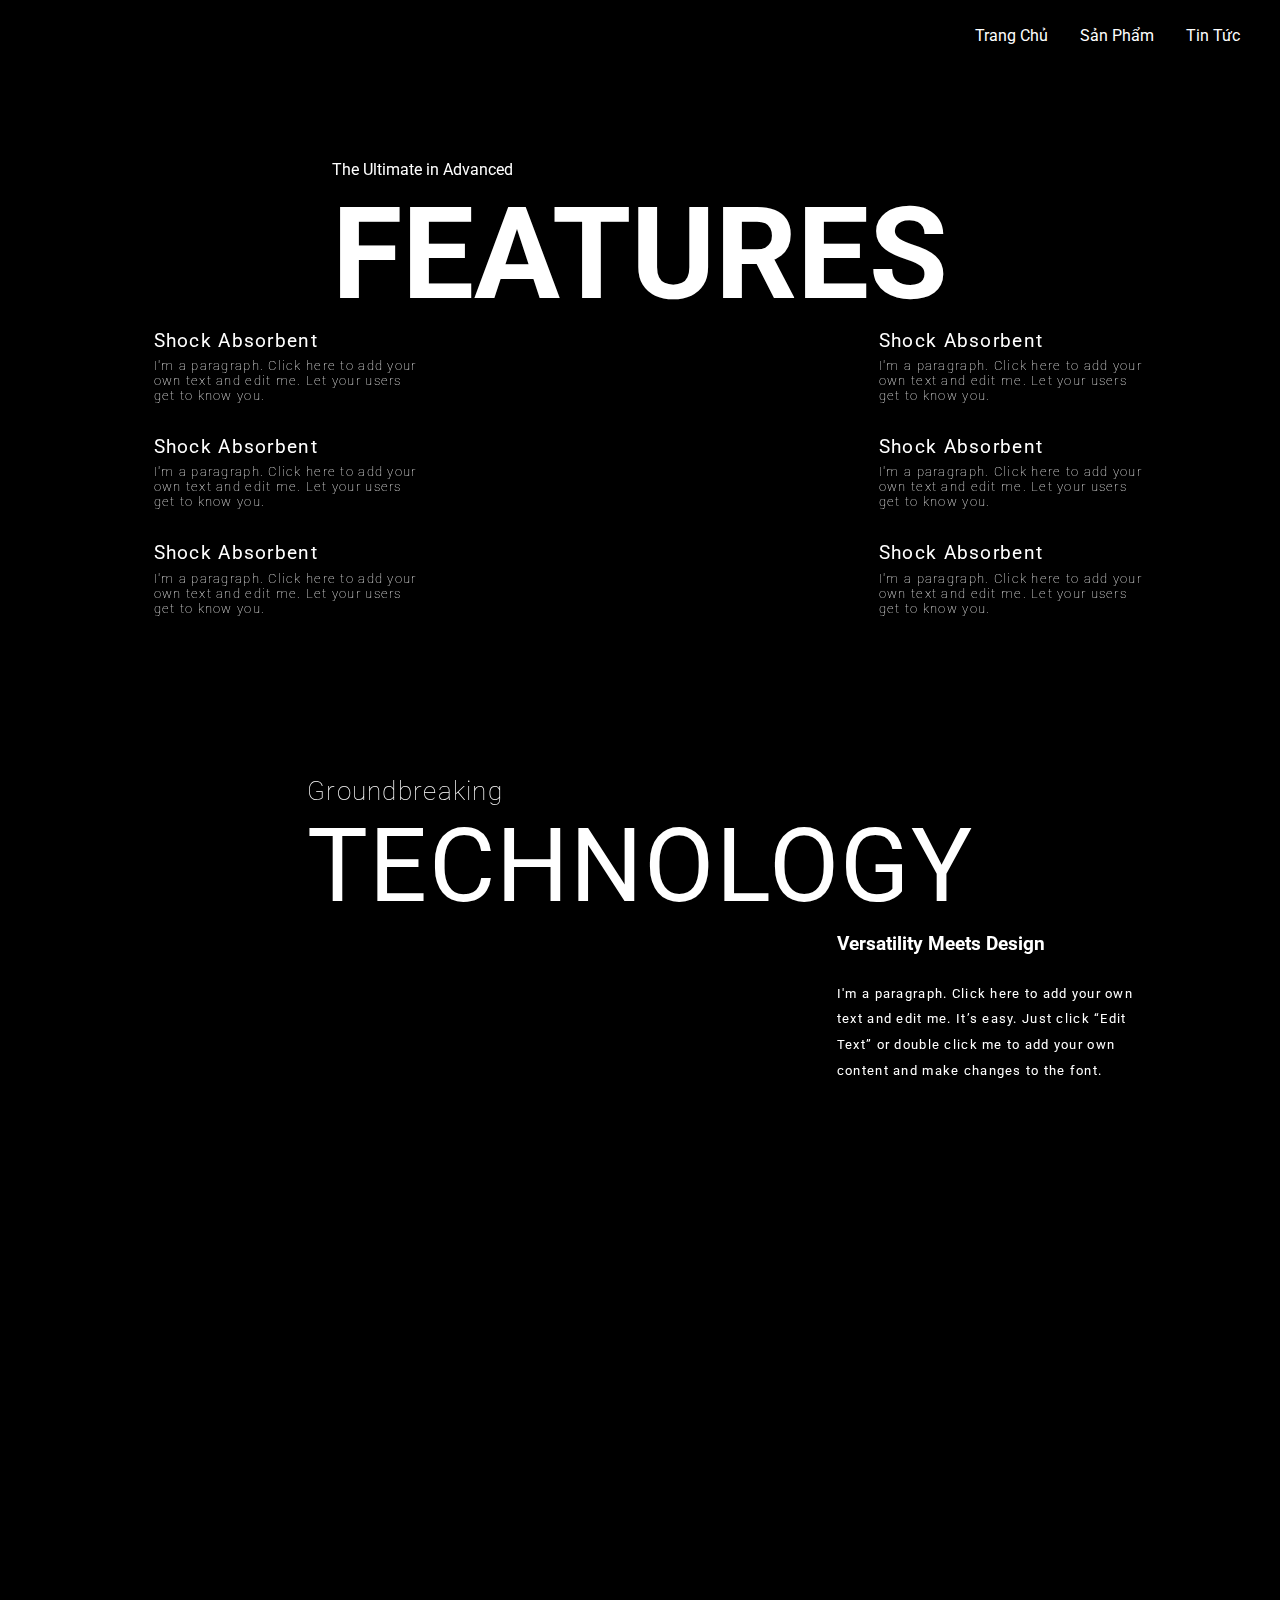
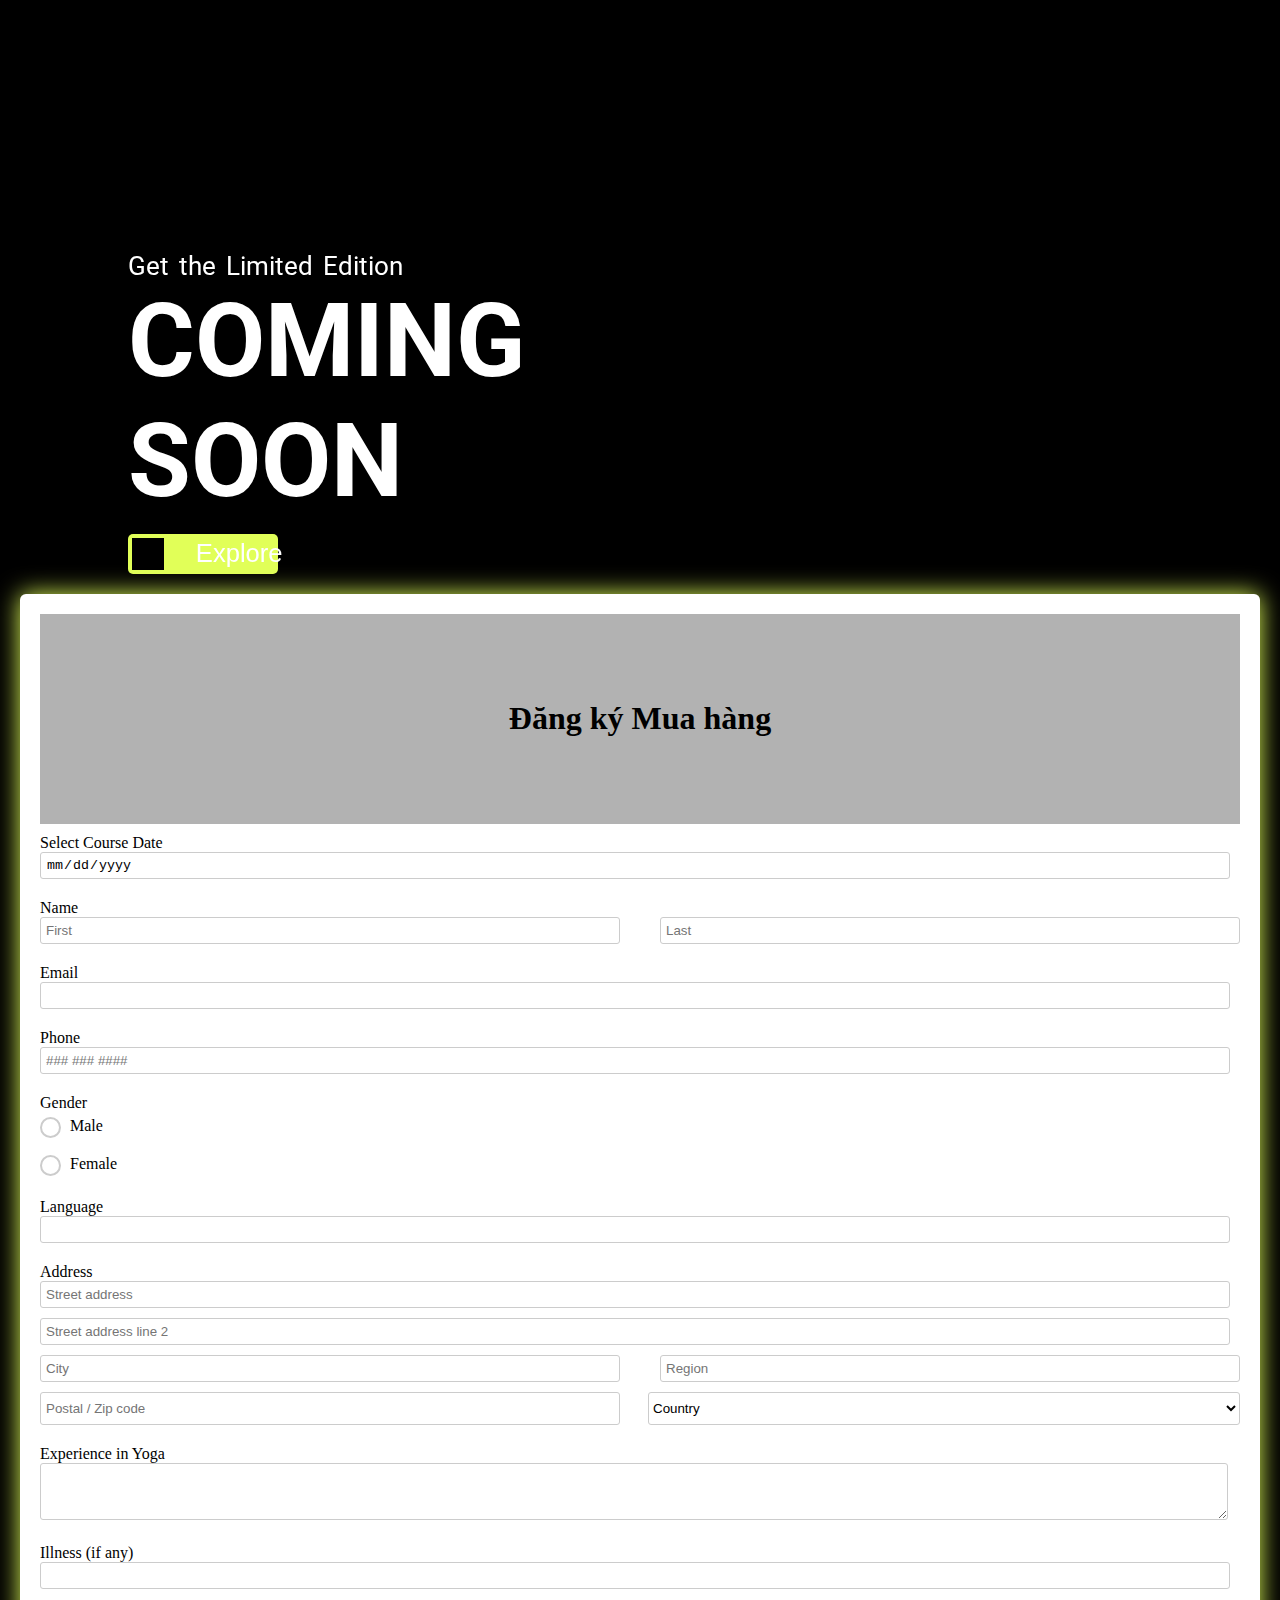
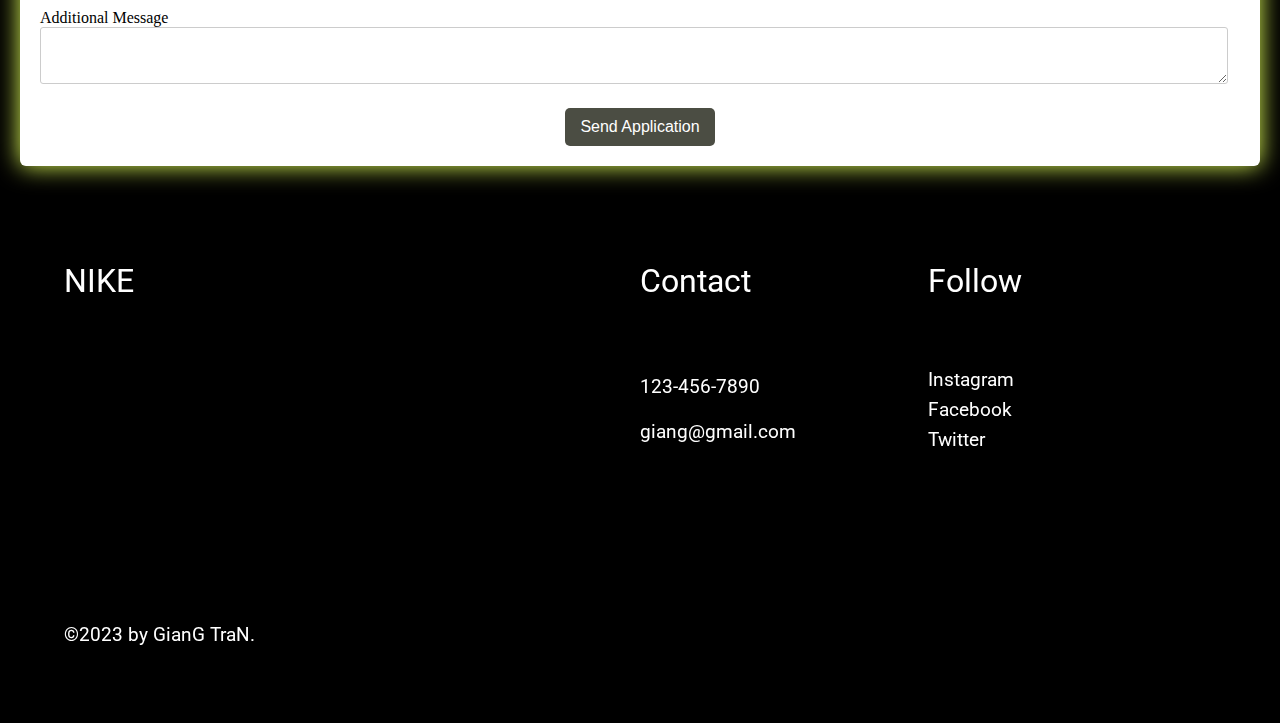
==== news.html @ a00d8ca7 "Add files via upload" ====
<!DOCTYPE html>
<html lang="en">

<head>
    <meta charset="UTF-8">
    <meta http-equiv="X-UA-Compatible" content="IE=edge">
    <meta name="viewport" content="width=device-width, initial-scale=1.0">
    <title>Document</title>
    <link rel="stylesheet" href="./news.css">
    <link href="https://unpkg.com/aos@2.3.1/dist/aos.css" rel="stylesheet" />
    <script src="https://unpkg.com/aos@2.3.1/dist/aos.js"></script>
</head>

<body>
    <div class="header">
        <div class="logo" data-aos="fade-right">
            <p>NIKE</p>
        </div>
        <div class="nav">

            <p><a href="./index.html">Trang Chủ</a></p>
            <p><a href="./test.html">Sản Phẩm</a></p>
            <p><a href="./news.html">Tin Tức</a></p>
        </div>
    </div>
    <div class="container2 aos-init aos-animate" data-aos="fade-up" data-aos-anchor-placement="center-bottom"
        data-aos-offset="-200" data-aos-duration="1000">
        <div class="feature-title">
            <div class="text-container">
                <p data-aos="fade-right" data-aos-offset="200" data-aos-duration="1000" data-aos-easing="ease-in-sine"
                    class="aos-init aos-animate">
                    The Ultimate in Advanced
                </p>
                <h1 data-aos="fade-right" data-aos-offset="300" data-aos-easing="ease-in-sine"
                    class="aos-init aos-animate">
                    FEATURES
                </h1>
            </div>
        </div>
        <div class="feature-contents">
            <div class="ft-left-side">
                <div class="ft-right-text aos-init aos-animate" data-aos="fade-right" data-aos-offset="100"
                    data-aos-easing="ease-in-sine">
                    <i class="fa-solid fa-right-long"></i>
                    <div class="ft-right-paras">
                        <h1>Shock Absorbent</h1>
                        <p>
                            I'm a paragraph. Click here to add your own text and edit me.
                            Let your users get to know you.
                        </p>
                    </div>
                </div>
                <div class="ft-right-text aos-init aos-animate" data-aos="fade-right" data-aos-offset="50"
                    data-aos-easing="ease-in-sine">
                    <i class="fa-solid fa-right-long"></i>
                    <div class="ft-right-paras">
                        <h1>Shock Absorbent</h1>
                        <p>
                            I'm a paragraph. Click here to add your own text and edit me.
                            Let your users get to know you.
                        </p>
                    </div>
                </div>
                <div class="ft-right-text aos-init aos-animate" data-aos="fade-right" data-aos-offset="100"
                    data-aos-easing="ease-in-sine">
                    <i class="fa-solid fa-right-long"></i>
                    <div class="ft-right-paras">
                        <h1>Shock Absorbent</h1>
                        <p>
                            I'm a paragraph. Click here to add your own text and edit me.
                            Let your users get to know you.
                        </p>
                    </div>
                </div>
            </div>
            <div class="ft-img">
                <div class="greenBG"></div>
                <img data-aos="fade-zoom-in" data-aos-easing="ease-in-back" data-aos-delay="500" data-aos-offset="100"
                    data-aos-duration="600" src="./assets/images/ft-img.png" alt="" class="aos-init aos-animate">
            </div>
            <div class="ft-right-side">
                <div class="ft-right-text aos-init aos-animate" data-aos="fade-right" data-aos-offset="100"
                    data-aos-easing="ease-in-sine">
                    <i class="fa-solid fa-right-long"></i>
                    <div class="ft-right-paras">
                        <h1>Shock Absorbent</h1>
                        <p>
                            I'm a paragraph. Click here to add your own text and edit me.
                            Let your users get to know you.
                        </p>
                    </div>
                </div>
                <div class="ft-right-text aos-init aos-animate" data-aos="fade-right" data-aos-offset="100"
                    data-aos-easing="ease-in-sine">
                    <i class="fa-solid fa-right-long"></i>
                    <div class="ft-right-paras">
                        <h1>Shock Absorbent</h1>
                        <p>
                            I'm a paragraph. Click here to add your own text and edit me.
                            Let your users get to know you.
                        </p>
                    </div>
                </div>
                <div class="ft-right-text aos-init aos-animate" data-aos="fade-right" data-aos-offset="50"
                    data-aos-easing="ease-in-sine">
                    <i class="fa-solid fa-right-long"></i>
                    <div class="ft-right-paras">
                        <h1>Shock Absorbent</h1>
                        <p>
                            I'm a paragraph. Click here to add your own text and edit me.
                            Let your users get to know you.
                        </p>
                    </div>
                </div>
            </div>
        </div>
    </div>
    <div class="container3 aos-init aos-animate" data-aos="fade-up" data-aos-offset="-300"
        data-aos-anchor-placement="center-bottom">
        <div class="c3-title">
            <div class="c3-container-tt">
                <p data-aos="fade-right" data-aos-offset="10" data-aos-easing="ease-in-sine" data-aos-duration="1000"
                    class="aos-init aos-animate">
                    Groundbreaking
                </p>
                <h1 data-aos="fade-right" data-aos-offset="10" data-aos-easing="ease-in-sine" data-aos-duration="2000"
                    class="aos-init aos-animate">
                    TECHNOLOGY
                </h1>
            </div>
        </div>
        <div class="c3-contents">
            <video class="c3-ab aos-init aos-animate" data-aos="fade-right" data-aos-offset="10"
                data-aos-easing="ease-in-sine" data-aos-duration="1000" src="./assets/videos/c3-left-ab.mp4" autoplay=""
                muted="" loop=""></video>
            <div class="c3-left aos-init" data-aos="fade-right" data-aos-offset="100" data-aos-easing="ease-in-sine"
                data-aos-duration="2000">
                <h3 data-aos="fade-right" data-aos-offset="50" data-aos-easing="ease-in-sine" data-aos-duration="1000"
                    class="aos-init">
                    Versatility Meets Design
                </h3>
                <p data-aos="fade-right" data-aos-offset="100" data-aos-easing="ease-in-sine" data-aos-duration="1000"
                    class="aos-init">
                    I'm a paragraph. Click here to add your own text and edit me. It’s
                    easy. Just click “Edit Text” or double click me to add your own
                    content and make changes to the font.
                </p>
            </div>
            <div class="c3-img aos-init aos-animate" data-aos="fade-left" data-aos-offset="50"
                data-aos-easing="ease-in-sine" data-aos-duration="1000">
                <img src="./assets/images/c3-center.png" alt="">
            </div>
            <div class="c3-right aos-init aos-animate" data-aos="fade-right" data-aos-offset="50"
                data-aos-easing="ease-in-sine" data-aos-duration="1500">
                <h3 data-aos="fade-left" data-aos-offset="50" data-aos-easing="ease-in-sine" data-aos-duration="1000"
                    class="aos-init aos-animate">
                    Versatility Meets Design
                </h3>
                <p data-aos="fade-right" data-aos-offset="50" data-aos-easing="ease-in-sine" data-aos-duration="1500"
                    class="aos-init aos-animate">
                    I'm a paragraph. Click here to add your own text and edit me. It’s
                    easy. Just click “Edit Text” or double click me to add your own
                    content and make changes to the font.
                </p>
            </div>
        </div>
    </div>

    <div class="container4 aos-init aos-animate" data-aos="fade-up" data-aos-anchor-placement="center-bottom">
        <div class="c4-contents aos-init aos-animate" data-aos="fade-right" data-aos-offset="50"
            data-aos-easing="ease-in-sine" data-aos-duration="1200">
            <p>Get the Limited Edition</p>
            <h1 data-aos="fade-right" data-aos-offset="50" data-aos-easing="ease-in-sine" data-aos-duration="1000"
                class="aos-init aos-animate">
                COMING SOON
            </h1>
            <button data-aos="fade-right" data-aos-offset="50" data-aos-easing="ease-in-sine" data-aos-duration="1400"
                class="aos-init aos-animate">
                <i class="fa-sharp fa-solid fa-download"></i>

                <p>Explore</p>
            </button>
        </div>
        <div class="c4-thumbail aos-init aos-animate" data-aos="fade-left" data-aos-offset="50"
            data-aos-easing="ease-in-sine" data-aos-duration="1400">
            <img src="./assets/images/c4-thumbail.png" alt="">
        </div>
    </div>
    <div class="testbox">
        <form action="/">
            <div class="banner">
                <h1>Đăng ký Mua hàng</h1>
            </div>
            <div class="item">
                <p>Select Course Date</p>
                <input type="date" name="bdate" required />
                <i class="fas fa-calendar-alt"></i>
            </div>
            <div class="item">
                <p>Name</p>
                <div class="name-item">
                    <input type="text" name="name" placeholder="First" />
                    <input type="text" name="name" placeholder="Last" />
                </div>
            </div>
            <div class="item">
                <p>Email</p>
                <input type="email" name="email" />
            </div>
            <div class="item">
                <p>Phone</p>
                <input type="text" name="phone" placeholder="### ### ####" />
            </div>
            <div class="question">
                <p>Gender</p>
                <div class="question-answer">
                    <div>
                        <input type="radio" value="none" id="radio_1" name="gender" />
                        <label for="radio_1" class="radio"><span>Male</span></label>
                    </div>
                    <div>
                        <input type="radio" value="none" id="radio_2" name="gender" />
                        <label for="radio_2" class="radio"><span>Female</span></label>
                    </div>
                </div>
            </div>
            <div class="item">
                <p>Language</p>
                <input type="text" name="language" />
            </div>
            <div class="item">
                <p>Address</p>
                <input type="text" name="name" placeholder="Street address" required />
                <input type="text" name="name" placeholder="Street address line 2" required />
                <div class="city-item">
                    <input type="text" name="name" placeholder="City" required />
                    <input type="text" name="name" placeholder="Region" required />
                    <input type="text" name="name" placeholder="Postal / Zip code" required />
                    <select required>
                        <option value="">Country</option>
                        <option value="1">Russia</option>
                        <option value="2">Germany</option>
                        <option value="3">France</option>
                        <option value="4">Armenia</option>
                        <option value="5">USA</option>
                    </select>
                </div>
            </div>
            <div class="item">
                <p>Experience in Yoga</p>
                <textarea rows="3"></textarea>
            </div>
            <div class="item">
                <p>Illness (if any)</p>
                <input type="text" name="illness" />
            </div>
            <div class="item">
                <p>Additional Message</p>
                <textarea rows="3"></textarea>
            </div>
            <div class="btn-block">
                <button type="submit" href="/">Send Application</button>
            </div>
        </form>
    </div>
    <div class="footer">
        <img src="./assets/images/old-black-background-grunge-texture-dark-wallpaper-blackboard-chalkboard-room-wall.jpg"
            alt="">
        <div class="footer-contents aos-init aos-animate" data-aos="fade-right" data-aos-offset="50"
            data-aos-easing="ease-in-sine" data-aos-duration="1000">
            <div class="">
                <div class="ft-logo">NIKE</div>
                <p>©2023 by GianG TraN.</p>
            </div>
            <div class=""></div>
            <div class="">
                <h1>Contact</h1>
                <div class="second-ct-ft">
                    <p>123-456-7890</p>
                    <p>giang@gmail.com</p>
                </div>
            </div>
            <div class="">
                <h1>Follow</h1>
                <div class="second-ct-ft">
                    <p>Instagram</p>
                    <p>Facebook</p>
                    <p>Twitter</p>
                </div>
            </div>
        </div>
    </div>
   
</body>

</html>
---- news.css ----
@import url('https://fonts.googleapis.com/css2?family=Roboto:wght@100;300;500;900&display=swap');

* {
    padding: 0;
    margin: 0;
    box-sizing: border-box;
}
:root {
    --ml-home:84px;
}
a {
    color: white;
    text-decoration: none;
}
html {
    background-color: black;
    display: flex;
    flex-wrap: nowrap;
    overflow-x: hidden;
}
html::-webkit-scrollbar {
    width: 0px;
  }
  .header {
      padding: 1rem 1.5rem;
      display: flex;
      align-items: center;
      justify-content: space-between;
      z-index: 100;
    font-family: 'Roboto', sans-serif;
      
  }
.logo {
    color: #E1FF58;
    font-size: 2rem;
}
.nav {
    color: white;
    display: flex;
    width: 30%;
    justify-content: right;
}
.nav p {
    padding: 0 1rem;
    z-index: 100;
}
.home {
    display: grid;
    color: white;
    height: 40vw;
    grid-template-columns: repeat(2, 1fr);
}
.right-content {
    background-color: rgb(29,29,29);
    height: 120%;
    margin-top: -5rem;
    width: 100%;
    font-family: 'Roboto', sans-serif;
    
}
.right-content img {
    width: 17vw;
    margin-left: var(--ml-home);
}
.right-title {
    margin: 6vw 0 0 0;
    margin-left: var(--ml-home);
    
    flex-direction: column;
    height:  10vw;
    justify-content: space-between;
}
.right-content button{
   border: none;

   display: flex;
   margin-top: 1vw;
   padding: .3vw .3vw;
   font-size: 1.2rem;
   background-color: #E1FF58;
   align-items: center;
}
.right-content button p {
    padding: 0 2rem;
}
.right-content button i {
    color: #E1FF58;
   font-size: 1.8rem;
   padding: 1rem;

    background-color: black;

}
.right-title h1 {
    font-size: 8vw;
}
.right-title p {
    font-size: 2vw;
}
.right-title h1 span {
  font-weight: 300  ;
}
.left-content {
    display: flex;
    align-items: center;
}
.left-content video {
    width: 40vw;
}
.container1 {
    display: grid;
    margin-top: 20vw;
    color: white;
    align-items: center;
    padding: 0 6vw;
    grid-template-columns:0.8fr 1.6fr;
}
.c1-contents {
    margin-left: 5vw;
    display: flex;
    position: relative;
    flex-direction: column;
    font-family: 'Roboto', sans-serif;

    gap: 2vw;
}
.img img {
    width: 20vw;

}
.c1-contents h1 {
    font-size: 8vw;
}
.c1-contents p {
    font-size: 1vw;
    max-width: 30vw;
    line-height: 2;
}
.c1-contents img {
    width: 15vw; position: absolute;
    right: 0;
    top: 50%;
}
.c1-contents button{
display: flex;
}
.c1-contents button{
    border: none;
 
    display: flex;
    margin-top: 1vw;
    padding: .3vw .3vw;
    font-size: 1.2rem;
    background-color: #E1FF58;
    align-items: center;
 }
.c1-contents button p {
     padding: 0 2rem;
     font-size: 1.4rem;
}
.c1-contents button i {
     color: #E1FF58;
    font-size: 1.8rem;
    padding: 1rem;
 
     background-color: black;
 
 }
 .home-r-top-video  {
     margin-left: var(--ml-home);
 }
 .home-r-top-video video {
     width: 20vw;
     height: 25vw;
     object-fit: cover;
     
 }
 @media screen and (min-width: 900px) {
     .container1 img {
         width: 30vw;
     }
     .c1-contents img {
         width: 15vw;
     }
     .c1-contents button i  {
         padding: .5rem;
     }
     .c1-contents button p {
         font-size: 1rem;
     }
     .right-title button i  {
         padding: .5rem;
     }
     .right-title button p {
         font-size: 1rem;
     }
    
 }
 @media screen and (max-width: 750px) {
    .home {
        grid-template-columns: 1fr;
        height: 80vh !important;
        
    }
    body {
        width: 100vw;
    }
   
    .left-content video {
        content:url("./assets/videos/home-750-right.mp4");
       width: 80vw !important;
       margin: 0 auto !important;
       
    }
    .left-content {
        display: block !important;
        height: 10vw !important;
        align-items: center;
        padding: 0 10vw;
    }


    .right-content  img{
        display: none;
    }
    .right-content  {
        display: block;
        background-color: transparent;
        margin-top: 70vw;
   
    }
    .right-title {
        margin-left: 10vw;
    }
    .home-r-top-video {
        display: none;
    }
    .container1 {
        padding-left: 10vw !important;
        grid-template-columns: 1fr;
        position: relative;
        margin-top: 10rem !important;
       
    }
    .container1 img {
        width: 80vw !important;
       
    }
    .c1-contents {
        margin-left: 0px !important;

    }
    .container2 {
        padding: 0 10vw;
    }
    .c1-contents img{
        margin-left: 0px !important;
        width: 80vw !important;
        margin-top: 20vw;
        position: relative !important;
        content: url(./assets/images/750-ab-img.png);
    }
    .feature-title {
       
        align-items: flex-start !important;
       
        padding: 0 !important;
    }
    .feature-contents {
        grid-template-columns: 1fr !important;
        margin-top: 5vw;
        padding: 0 !important;
    }
    .ft-img .greenBG {
        width: 80vw;
        margin-top: 5vw;
        height: 100vw;
    }
    .ft-img img {
       width: 60vw !important;
    }
    .ft-right-text i {
        font-size: 2vw !important;
    }
    .ft-right-paras h1 {
        font-size: 3vw !important;
    }
    .ft-right-paras p {
        font-size: 3vw !important;
        min-width: 80vw !important;
    }
    .c3-title {
        display: block !important;
        margin-left: 10vw;
    }
    .c3-contents {
        grid-template-columns: 1fr !important;
    }
    .c3-title .c3-container-tt h1 {
        font-size: 10vw;
        margin-bottom: 5vw;
    }
    .c3-title .c3-container-tt p {
        font-size: 4vw;
    }
    .c3-left h3{
       font-size: 4vw !important;
       font-weight: normal;
    }
   
    .c3-left p {
        font-size: 3vw !important;
        font-weight: 100;
        line-height: 5vw !important;
        letter-spacing: 0vw !important;
        margin-bottom: 10vw;
    }
    .c3-right h3{
        font-size: 4vw !important;
        font-weight: normal;
        margin-top: 15vw;

     }
     .c3-right p {
         font-size: 3vw !important;
         font-weight: 100;
         line-height: 5vw !important;
         letter-spacing: 0vw !important;

     }
     .c3-img img{
         width: 80vw !important;
       
     }
     .c3-contents {
         margin: 0 10vw !important;
         padding: 0 !important;
     }
     .c3-ab {
         width: 55vw !important;
         top: 40vw !important;
         content: url(./assets/images/c3-750px-ab.png);
     }
     .feature-contents {
         column-gap: 0 !important;
     }
     .container4 {
         grid-template-columns: 1fr !important;
         padding-right: 10vw !important;
     }
    .c4-contents{
        max-width: 20vw;
    }
    .c4-contents button i {
        padding: 1vw !important;
    }
    .c4-thumbail img{
        width: 80vw !important;
    }

 }
 @media screen and (max-width:480px) {
     .right-content {
         margin-top: 10vw !important;
         height: 10vw !important;
     }
     .home {
      
     }
     .container1 {
         margin-top: -10vw !important;
    }
 }
 .container2{
     color: white;display: grid;
     grid-template-columns: 1fr;
     margin-top: 7vw;
    font-family: 'Roboto', sans-serif;


 }
 .feature-contents{
    display: grid;
    grid-template-columns: repeat(3, 1fr);
    column-gap: 5vw;
    padding: 0 10vw ;
 }
 .feature-title {
     display: flex;
     text-align: left;
     align-items: center;
     flex-direction: column;
 }
 .text-container h1{
font-size: 10vw;
 }
 .ft-img {
     position: relative;
     display: flex;
     align-items: center;
     justify-content: center;
 }
 .ft-img img{
     width: 22vw;
 }
 .feature-contents {
     align-items: center;
 }
 .greenBG {
     background-color: #E1FF58;
     height: 70%;position: absolute;
     width: 100%;
     top: 8vw;
     z-index: -1;
 }
 .ft-right-side {
     display: flex;
     flex-direction: column;
 }

 .ft-right-text {
     display: flex;
     align-items: center;
     margin-bottom: 2.5vw;
  
 }
.ft-right-paras h1 {
    font-size: 1.5vw;
    font-weight: 400;
    letter-spacing: .1vw;

    margin-bottom: .5vw;
}
.ft-right-paras p {
    font-size: 1vw;
    font-weight: 100;
    letter-spacing: .1vw;
}
.ft-right-text i {
    color: #E1FF58;
    font-size: 2vw;
    margin-right: 2vw;
}
.c3-title {
    color: white;
    font-family: 'Roboto', sans-serif;
    display: flex;
    align-items: center;
        justify-content: center;
        margin-top: 10vw;
}
.c3-title h1 {
    font-size: 8vw;

    font-weight: 400;
    letter-spacing: .1vw;

    margin-bottom: .5vw;
}
.c3-title p {

    font-size: 2vw;
    font-weight: 100;
    letter-spacing: .1vw;
}
.c3-contents {
    display: grid;
    grid-template-columns: .8fr 1fr .8fr;
    color: white;
    padding: 0 10vw;
    position: relative;
    align-items: flex-end;
}
.c3-contents video {
    width: 60vw;
    height: 80vw;
    object-fit: cover;
    position: absolute;
}
.c3-img img {
    width: 45vw;
}
.c3-left {
    display: flex;
    flex-direction: column;
    font-family: 'Roboto', sans-serif;

   
    
}
.c3-ab {
    position: absolute;
    z-index: -1;
    left: 0;
   width: 60vw;
   top: -5vw;

}
.c3-right {
    margin-bottom: 50vw;
}
.c3-right h3  {
    font-family: 'Roboto', sans-serif;
margin-bottom: 2vw;
font-size:1.5vw;

}
.c3-right p {
    font-size: 1vw;
    font-family: 'Roboto', sans-serif;
    letter-spacing: .1vw;
    line-height: 2vw;
}
.c3-left {
    
}
.c3-left h3  {
    font-family: 'Roboto', sans-serif;
margin-bottom: 2vw;
font-size:1.5vw;

}
.c3-left p {
    font-size: 1vw;
    font-family: 'Roboto', sans-serif;
    letter-spacing: .1vw;
    line-height: 2vw;
}
.container4 {
    display: grid;
    grid-template-columns: repeat(2, 1fr);
    margin-top: 10vw;
    color: white;
    padding: 0 0 0 10vw;
    align-items: center;
    font-family: 'Roboto', sans-serif;

}
.c4-contents{
    
}
.c4-contents p {
    font-size: 2vw;
    word-spacing: .3vw;
}
.c4-contents h1 {
    font-size: 8vw;
}
.c4-thumbail img {
    width: 50vw;
}
.c4-contents button{
    border: none;
 
    display: flex;
    margin-top: 1vw;
    padding: .3vw .3vw;
    font-size: 1.2rem;
    background-color: #E1FF58;
    align-items: center;
 }
 .c4-contents button p {
     padding: 0 2rem;
 }
 .c4-contents button i {
     color: #E1FF58;
    font-size: 1.8rem;
    padding: 1rem;
 
     background-color: black;
 
 }
 .container5 {
     padding: 10vw 10vw;
     color: white;
    font-family: 'Roboto', sans-serif;
     
 }
 .container5  {
     display: grid;
     grid-template-columns: 1fr;
     row-gap: 1vw;
 }
 .container5  p {
     font-size: 1.5vw;
 }
 .container5  h1 {
     font-size: 3vw;
     font-weight: 300;
     margin-bottom: 5vw;
 }
 .container5 input {
     padding: 1vw;
     background-color: transparent;
     border: 1vw solid #E1FF58;
 }
 .container5 input::placeholder {
     color: rgb(255, 255, 255);
     font-size: 1.8vw;
 }
 .container5 button {
     color: #000000;
     font-size: 2vw;
     font-weight: bold;
     background-color: #E1FF58;
     padding: 2vw;
 }
 .c5-cocial {
     margin-top: 5vw;
     color: white;
 }
 .c5-cocial  p {
     margin-bottom: 5vw;
     font-size: 2vw;
 }
 .c5-link a {
   
     color: white;
     font-size: 2.5vw;
     
 }
 .c5-link {
     display: flex;
    justify-content: space-between;
     
 }
 .footer img {
     width: 100vw;position: absolute;
 
     z-index: -10;
     overflow: hidden;
     object-fit: fill;
  
 }
 .footer-contents {
    display:    grid;
    color: white;
    padding: 6vw 5vw;
    grid-template-columns: repeat(4, 1fr);
    width: 100%;
    grid-auto-rows: 30vw;
    font-family: 'Roboto', sans-serif;


 }
 .footer {
    filter: blur();
}
 .footer-contents div:first-child{
     display: flex;
     flex-direction: column;
     justify-content: space-between;
 }
 .footer-contents .second-ct-ft {
     margin-top: 5vw;
     display: flex;
     flex-direction: column;
     justify-content: space-around;
     height: 7vw;
     font-size: 1.3vw;
     
     
 }
 .footer-contents  h1 {
     font-size: 2.5vw;
     font-weight: normal;

 }
 .footer-contents p {
     font-size: 1.5vw;
 }
 .ft-logo {
     font-size: 2.5vw;
 }
.mapct {
    margin: 0 10vw;
}
iframe {
    width: 80vw;
    height: 40vw;
    margin-bottom: 10vw;
}
/* html, body {
    min-height: 100%;
    }
    body, div, form, input, select, textarea, p { 
    padding: 0;
    margin: 0;
    outline: none;
    font-family: Roboto, Arial, sans-serif;
    font-size: 14px;
    color: #666;
    line-height: 22px;
    }
    h1 {
    position: absolute;
    margin: 0;
    font-size: 38px;
    color: #fff;
    z-index: 2;
    } */
    .testbox {
    display: flex;
    justify-content: center;
    align-items: center;
    height: inherit;
    padding: 20px;
    }
    form {
    width: 100%;
    padding: 20px;
    border-radius: 6px;
    background: #fff;
    box-shadow: 0 0 25px 0 #E1FF58; 
    }
    .banner {
    position: relative;
    height: 210px;
    background-image: url("/uploads/media/default/0001/01/b42dddca6e6a31b300c6ce26cb9dcac565b2f869.jpeg");  
    background-size: cover;
    display: flex;
    justify-content: center;
    align-items: center;
    text-align: center;
    }
    .banner::after {
    content: "";
    background-color: rgba(0, 0, 0, 0.3); 
    position: absolute;
    width: 100%;
    height: 100%;
    }
    input, select, textarea {
    margin-bottom: 10px;
    border: 1px solid #ccc;
    border-radius: 3px;
    }
    input {
    width: calc(100% - 10px);
    padding: 5px;
    }
    input[type="date"] {
    padding: 4px 5px;
    }
    select {
    width: 100%;
    padding: 7px 0;
    background: transparent;
    }
    textarea {
    width: calc(100% - 12px);
    padding: 5px;
    }
    .item:hover p, .item:hover i, .question:hover p, .question label:hover, input:hover::placeholder {
    color: #E1FF58;
    }
    .item input:hover, .item select:hover, .item textarea:hover {
    border: 1px solid transparent;
    box-shadow: 0 0 6px 0 #000000;
    color: #000000;
    }
    .item {
    position: relative;
    margin: 10px 0;
    }
    input[type="date"]::-webkit-inner-spin-button {
    display: none;
    }
    .item i, input[type="date"]::-webkit-calendar-picker-indicator {
    position: absolute;
    font-size: 20px;
    color: #a9a9a9;
    }
    .item i {
    right: 2%;
    top: 30px;
    z-index: 1;
    }
    [type="date"]::-webkit-calendar-picker-indicator {
    right: 1%;
    z-index: 2;
    opacity: 0;
    cursor: pointer;
    }
    input[type=radio], input[type=checkbox]  {
    display: none;
    }
    label.radio {
    position: relative;
    display: inline-block;
    margin: 5px 20px 15px 0;
    cursor: pointer;
    }
    .question span {
    margin-left: 30px;
    }
    label.radio:before {
    content: "";
    position: absolute;
    left: 0;
    width: 17px;
    height: 17px;
    border-radius: 50%;
    border: 2px solid #ccc;
    }
    input[type=radio]:checked + label:before, label.radio:hover:before {
    border: 2px solid black;
    }
    label.radio:after {
    content: "";
    position: absolute;
    top: 6px;
    left: 5px;
    width: 8px;
    height: 4px;
    border: 3px solid #000000;
    border-top: none;
    border-right: none;
    transform: rotate(-45deg);
    opacity: 0;
    }
    input[type=radio]:checked + label:after {
    opacity: 1;
    }
    .btn-block {
    margin-top: 10px;
    text-align: center;
    }
    button {
    width: 150px;
    padding: 10px;
    border: none;
    border-radius: 5px; 
    background: #4b4d43;
    font-size: 16px;
    color: #fff;
    cursor: pointer;
    }
    button:hover {
    background: #000000;
    }
    @media (min-width: 568px) {
    .name-item, .city-item {
    display: flex;
    flex-wrap: wrap;
    justify-content: space-between;
    }
    .name-item input, .city-item input {
    width: calc(50% - 20px);
    }
    .city-item select {
    width: calc(50% - 8px);
    }
    }
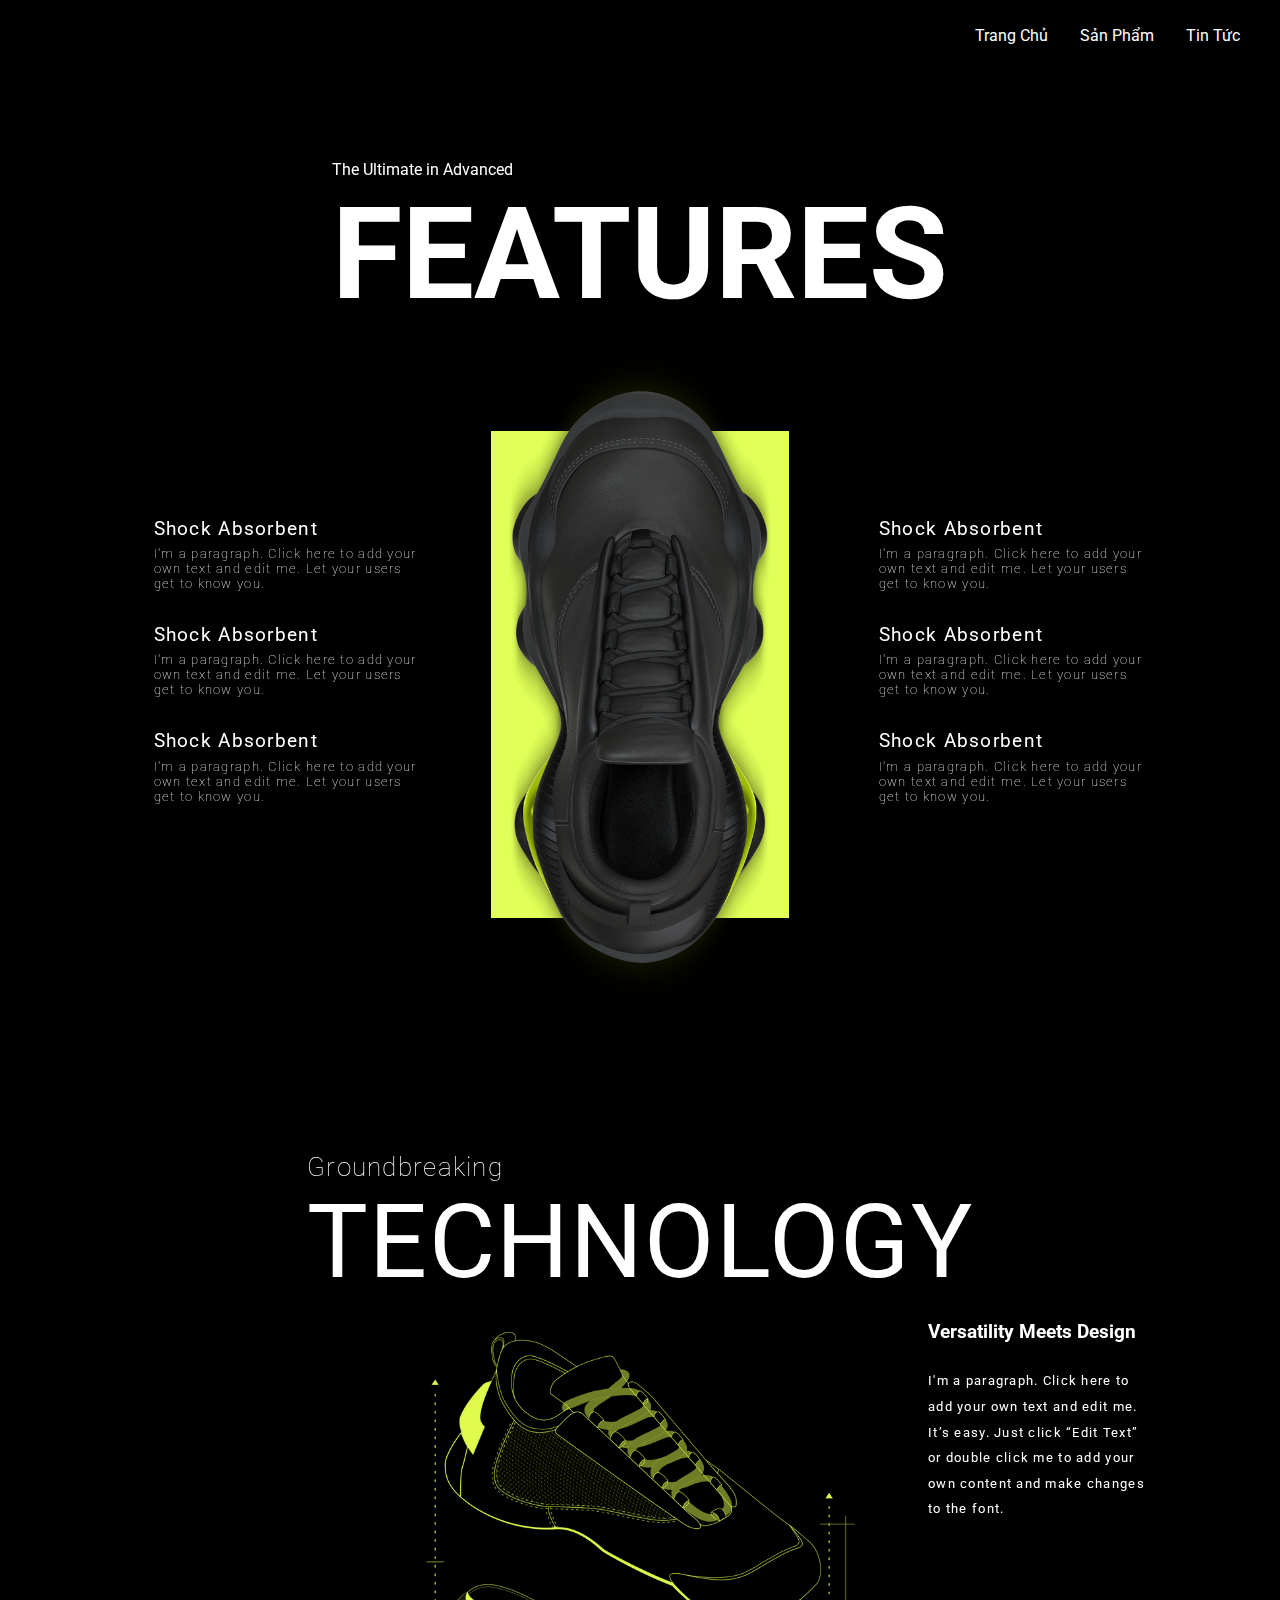
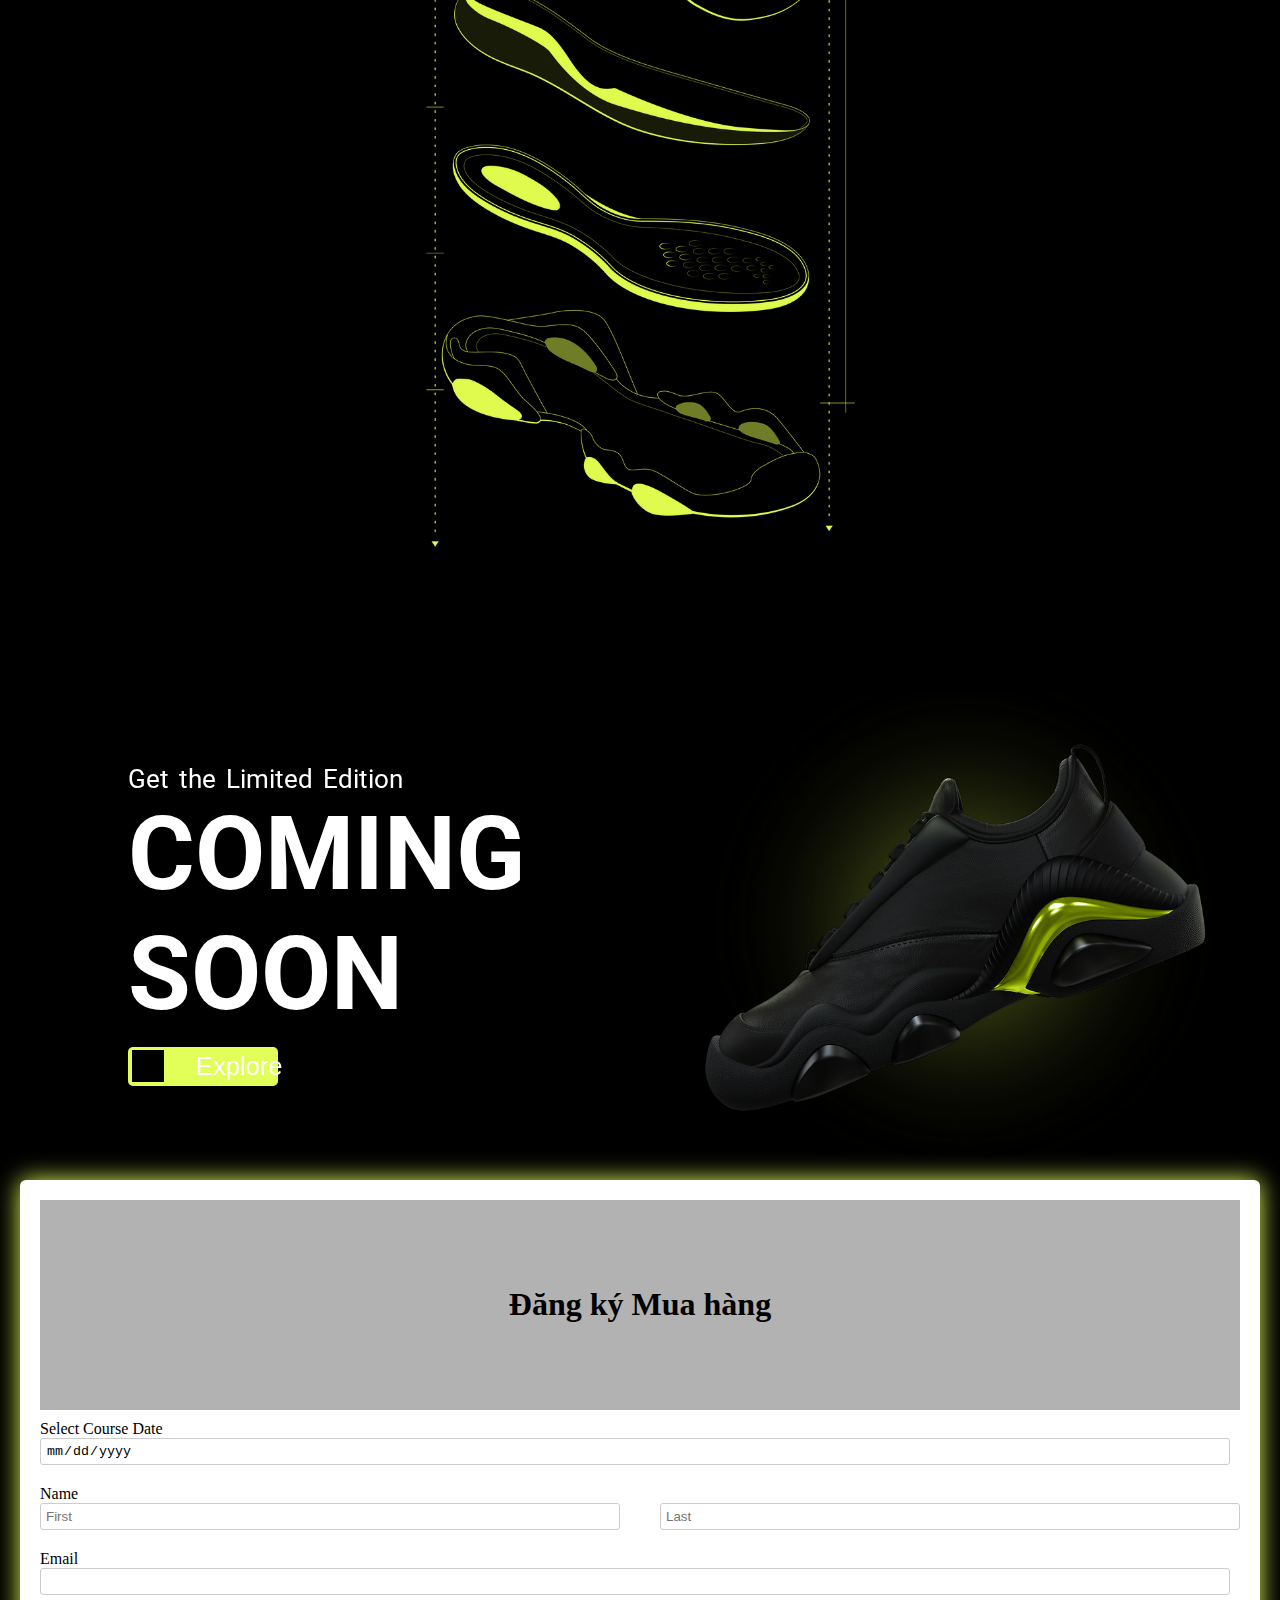
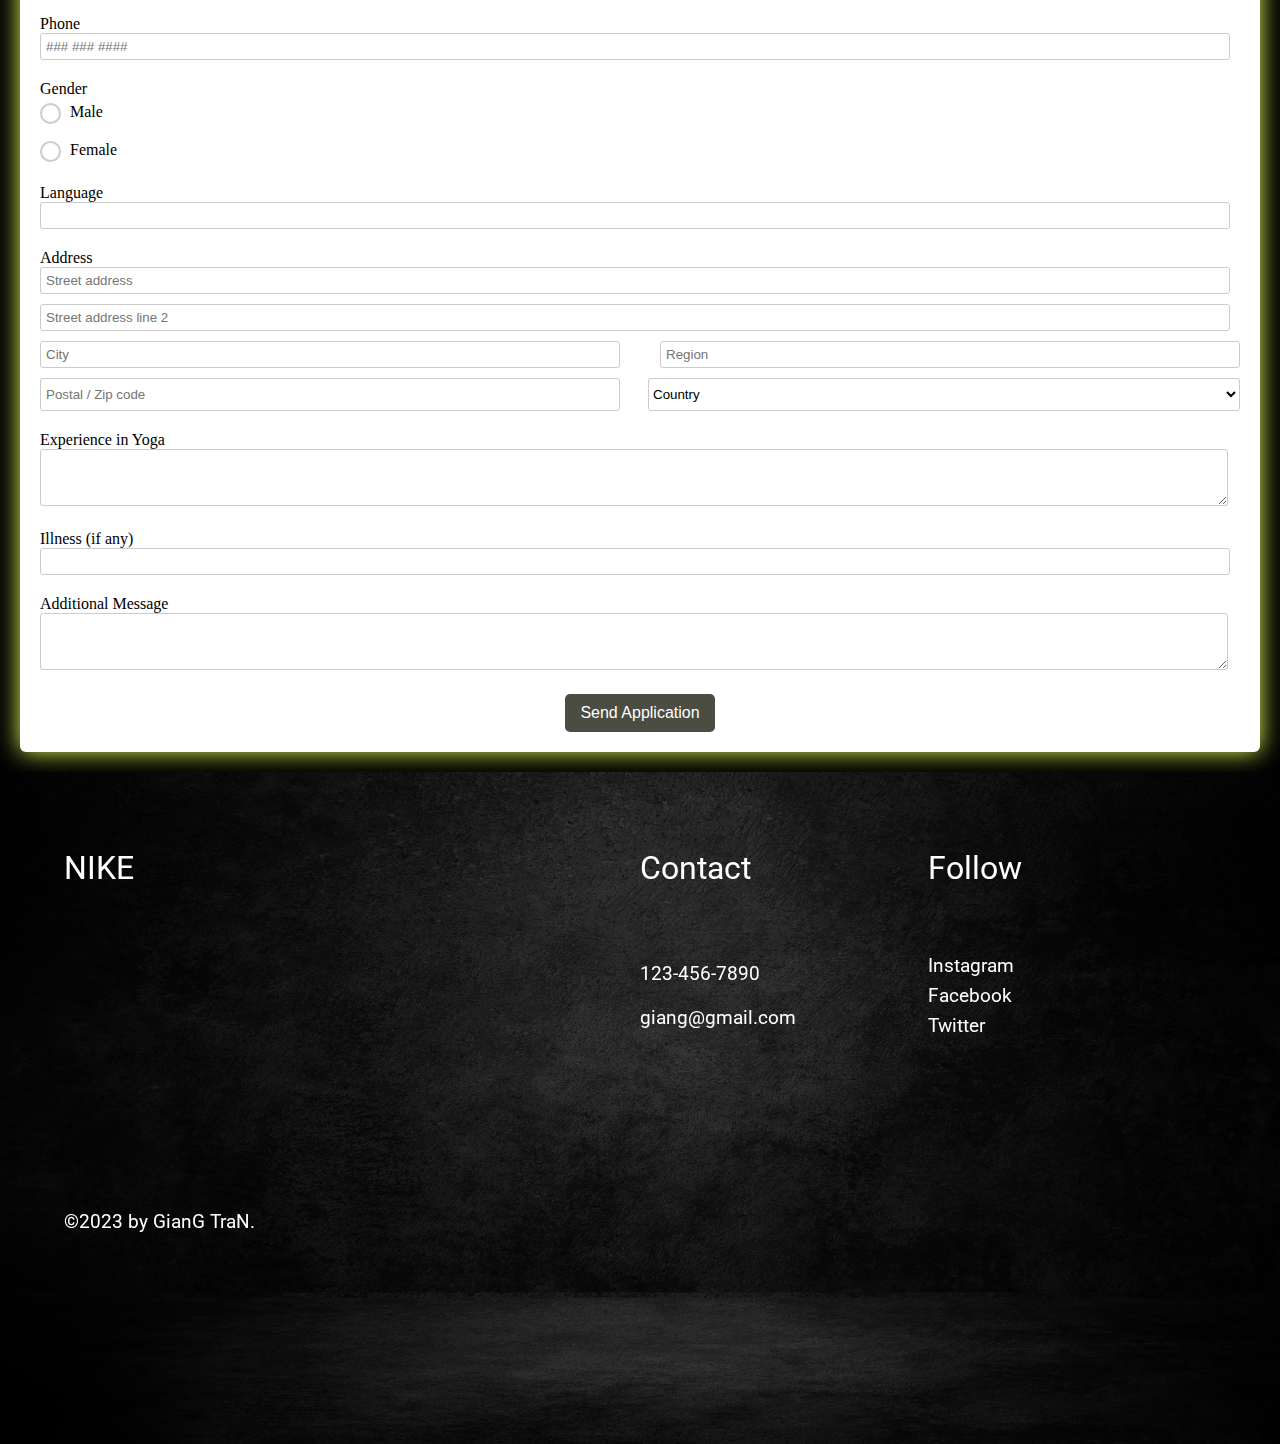
==== commit f536a837: "init" ====
--- a/news.html
+++ b/news.html
@@ -1,296 +1,296 @@
-<!DOCTYPE html>
-<html lang="en">
-
-<head>
-    <meta charset="UTF-8">
-    <meta http-equiv="X-UA-Compatible" content="IE=edge">
-    <meta name="viewport" content="width=device-width, initial-scale=1.0">
-    <title>Document</title>
-    <link rel="stylesheet" href="./news.css">
-    <link href="https://unpkg.com/aos@2.3.1/dist/aos.css" rel="stylesheet" />
-    <script src="https://unpkg.com/aos@2.3.1/dist/aos.js"></script>
-</head>
-
-<body>
-    <div class="header">
-        <div class="logo" data-aos="fade-right">
-            <p>NIKE</p>
-        </div>
-        <div class="nav">
-
-            <p><a href="./index.html">Trang Chủ</a></p>
-            <p><a href="./test.html">Sản Phẩm</a></p>
-            <p><a href="./news.html">Tin Tức</a></p>
-        </div>
-    </div>
-    <div class="container2 aos-init aos-animate" data-aos="fade-up" data-aos-anchor-placement="center-bottom"
-        data-aos-offset="-200" data-aos-duration="1000">
-        <div class="feature-title">
-            <div class="text-container">
-                <p data-aos="fade-right" data-aos-offset="200" data-aos-duration="1000" data-aos-easing="ease-in-sine"
-                    class="aos-init aos-animate">
-                    The Ultimate in Advanced
-                </p>
-                <h1 data-aos="fade-right" data-aos-offset="300" data-aos-easing="ease-in-sine"
-                    class="aos-init aos-animate">
-                    FEATURES
-                </h1>
-            </div>
-        </div>
-        <div class="feature-contents">
-            <div class="ft-left-side">
-                <div class="ft-right-text aos-init aos-animate" data-aos="fade-right" data-aos-offset="100"
-                    data-aos-easing="ease-in-sine">
-                    <i class="fa-solid fa-right-long"></i>
-                    <div class="ft-right-paras">
-                        <h1>Shock Absorbent</h1>
-                        <p>
-                            I'm a paragraph. Click here to add your own text and edit me.
-                            Let your users get to know you.
-                        </p>
-                    </div>
-                </div>
-                <div class="ft-right-text aos-init aos-animate" data-aos="fade-right" data-aos-offset="50"
-                    data-aos-easing="ease-in-sine">
-                    <i class="fa-solid fa-right-long"></i>
-                    <div class="ft-right-paras">
-                        <h1>Shock Absorbent</h1>
-                        <p>
-                            I'm a paragraph. Click here to add your own text and edit me.
-                            Let your users get to know you.
-                        </p>
-                    </div>
-                </div>
-                <div class="ft-right-text aos-init aos-animate" data-aos="fade-right" data-aos-offset="100"
-                    data-aos-easing="ease-in-sine">
-                    <i class="fa-solid fa-right-long"></i>
-                    <div class="ft-right-paras">
-                        <h1>Shock Absorbent</h1>
-                        <p>
-                            I'm a paragraph. Click here to add your own text and edit me.
-                            Let your users get to know you.
-                        </p>
-                    </div>
-                </div>
-            </div>
-            <div class="ft-img">
-                <div class="greenBG"></div>
-                <img data-aos="fade-zoom-in" data-aos-easing="ease-in-back" data-aos-delay="500" data-aos-offset="100"
-                    data-aos-duration="600" src="./assets/images/ft-img.png" alt="" class="aos-init aos-animate">
-            </div>
-            <div class="ft-right-side">
-                <div class="ft-right-text aos-init aos-animate" data-aos="fade-right" data-aos-offset="100"
-                    data-aos-easing="ease-in-sine">
-                    <i class="fa-solid fa-right-long"></i>
-                    <div class="ft-right-paras">
-                        <h1>Shock Absorbent</h1>
-                        <p>
-                            I'm a paragraph. Click here to add your own text and edit me.
-                            Let your users get to know you.
-                        </p>
-                    </div>
-                </div>
-                <div class="ft-right-text aos-init aos-animate" data-aos="fade-right" data-aos-offset="100"
-                    data-aos-easing="ease-in-sine">
-                    <i class="fa-solid fa-right-long"></i>
-                    <div class="ft-right-paras">
-                        <h1>Shock Absorbent</h1>
-                        <p>
-                            I'm a paragraph. Click here to add your own text and edit me.
-                            Let your users get to know you.
-                        </p>
-                    </div>
-                </div>
-                <div class="ft-right-text aos-init aos-animate" data-aos="fade-right" data-aos-offset="50"
-                    data-aos-easing="ease-in-sine">
-                    <i class="fa-solid fa-right-long"></i>
-                    <div class="ft-right-paras">
-                        <h1>Shock Absorbent</h1>
-                        <p>
-                            I'm a paragraph. Click here to add your own text and edit me.
-                            Let your users get to know you.
-                        </p>
-                    </div>
-                </div>
-            </div>
-        </div>
-    </div>
-    <div class="container3 aos-init aos-animate" data-aos="fade-up" data-aos-offset="-300"
-        data-aos-anchor-placement="center-bottom">
-        <div class="c3-title">
-            <div class="c3-container-tt">
-                <p data-aos="fade-right" data-aos-offset="10" data-aos-easing="ease-in-sine" data-aos-duration="1000"
-                    class="aos-init aos-animate">
-                    Groundbreaking
-                </p>
-                <h1 data-aos="fade-right" data-aos-offset="10" data-aos-easing="ease-in-sine" data-aos-duration="2000"
-                    class="aos-init aos-animate">
-                    TECHNOLOGY
-                </h1>
-            </div>
-        </div>
-        <div class="c3-contents">
-            <video class="c3-ab aos-init aos-animate" data-aos="fade-right" data-aos-offset="10"
-                data-aos-easing="ease-in-sine" data-aos-duration="1000" src="./assets/videos/c3-left-ab.mp4" autoplay=""
-                muted="" loop=""></video>
-            <div class="c3-left aos-init" data-aos="fade-right" data-aos-offset="100" data-aos-easing="ease-in-sine"
-                data-aos-duration="2000">
-                <h3 data-aos="fade-right" data-aos-offset="50" data-aos-easing="ease-in-sine" data-aos-duration="1000"
-                    class="aos-init">
-                    Versatility Meets Design
-                </h3>
-                <p data-aos="fade-right" data-aos-offset="100" data-aos-easing="ease-in-sine" data-aos-duration="1000"
-                    class="aos-init">
-                    I'm a paragraph. Click here to add your own text and edit me. It’s
-                    easy. Just click “Edit Text” or double click me to add your own
-                    content and make changes to the font.
-                </p>
-            </div>
-            <div class="c3-img aos-init aos-animate" data-aos="fade-left" data-aos-offset="50"
-                data-aos-easing="ease-in-sine" data-aos-duration="1000">
-                <img src="./assets/images/c3-center.png" alt="">
-            </div>
-            <div class="c3-right aos-init aos-animate" data-aos="fade-right" data-aos-offset="50"
-                data-aos-easing="ease-in-sine" data-aos-duration="1500">
-                <h3 data-aos="fade-left" data-aos-offset="50" data-aos-easing="ease-in-sine" data-aos-duration="1000"
-                    class="aos-init aos-animate">
-                    Versatility Meets Design
-                </h3>
-                <p data-aos="fade-right" data-aos-offset="50" data-aos-easing="ease-in-sine" data-aos-duration="1500"
-                    class="aos-init aos-animate">
-                    I'm a paragraph. Click here to add your own text and edit me. It’s
-                    easy. Just click “Edit Text” or double click me to add your own
-                    content and make changes to the font.
-                </p>
-            </div>
-        </div>
-    </div>
-
-    <div class="container4 aos-init aos-animate" data-aos="fade-up" data-aos-anchor-placement="center-bottom">
-        <div class="c4-contents aos-init aos-animate" data-aos="fade-right" data-aos-offset="50"
-            data-aos-easing="ease-in-sine" data-aos-duration="1200">
-            <p>Get the Limited Edition</p>
-            <h1 data-aos="fade-right" data-aos-offset="50" data-aos-easing="ease-in-sine" data-aos-duration="1000"
-                class="aos-init aos-animate">
-                COMING SOON
-            </h1>
-            <button data-aos="fade-right" data-aos-offset="50" data-aos-easing="ease-in-sine" data-aos-duration="1400"
-                class="aos-init aos-animate">
-                <i class="fa-sharp fa-solid fa-download"></i>
-
-                <p>Explore</p>
-            </button>
-        </div>
-        <div class="c4-thumbail aos-init aos-animate" data-aos="fade-left" data-aos-offset="50"
-            data-aos-easing="ease-in-sine" data-aos-duration="1400">
-            <img src="./assets/images/c4-thumbail.png" alt="">
-        </div>
-    </div>
-    <div class="testbox">
-        <form action="/">
-            <div class="banner">
-                <h1>Đăng ký Mua hàng</h1>
-            </div>
-            <div class="item">
-                <p>Select Course Date</p>
-                <input type="date" name="bdate" required />
-                <i class="fas fa-calendar-alt"></i>
-            </div>
-            <div class="item">
-                <p>Name</p>
-                <div class="name-item">
-                    <input type="text" name="name" placeholder="First" />
-                    <input type="text" name="name" placeholder="Last" />
-                </div>
-            </div>
-            <div class="item">
-                <p>Email</p>
-                <input type="email" name="email" />
-            </div>
-            <div class="item">
-                <p>Phone</p>
-                <input type="text" name="phone" placeholder="### ### ####" />
-            </div>
-            <div class="question">
-                <p>Gender</p>
-                <div class="question-answer">
-                    <div>
-                        <input type="radio" value="none" id="radio_1" name="gender" />
-                        <label for="radio_1" class="radio"><span>Male</span></label>
-                    </div>
-                    <div>
-                        <input type="radio" value="none" id="radio_2" name="gender" />
-                        <label for="radio_2" class="radio"><span>Female</span></label>
-                    </div>
-                </div>
-            </div>
-            <div class="item">
-                <p>Language</p>
-                <input type="text" name="language" />
-            </div>
-            <div class="item">
-                <p>Address</p>
-                <input type="text" name="name" placeholder="Street address" required />
-                <input type="text" name="name" placeholder="Street address line 2" required />
-                <div class="city-item">
-                    <input type="text" name="name" placeholder="City" required />
-                    <input type="text" name="name" placeholder="Region" required />
-                    <input type="text" name="name" placeholder="Postal / Zip code" required />
-                    <select required>
-                        <option value="">Country</option>
-                        <option value="1">Russia</option>
-                        <option value="2">Germany</option>
-                        <option value="3">France</option>
-                        <option value="4">Armenia</option>
-                        <option value="5">USA</option>
-                    </select>
-                </div>
-            </div>
-            <div class="item">
-                <p>Experience in Yoga</p>
-                <textarea rows="3"></textarea>
-            </div>
-            <div class="item">
-                <p>Illness (if any)</p>
-                <input type="text" name="illness" />
-            </div>
-            <div class="item">
-                <p>Additional Message</p>
-                <textarea rows="3"></textarea>
-            </div>
-            <div class="btn-block">
-                <button type="submit" href="/">Send Application</button>
-            </div>
-        </form>
-    </div>
-    <div class="footer">
-        <img src="./assets/images/old-black-background-grunge-texture-dark-wallpaper-blackboard-chalkboard-room-wall.jpg"
-            alt="">
-        <div class="footer-contents aos-init aos-animate" data-aos="fade-right" data-aos-offset="50"
-            data-aos-easing="ease-in-sine" data-aos-duration="1000">
-            <div class="">
-                <div class="ft-logo">NIKE</div>
-                <p>©2023 by GianG TraN.</p>
-            </div>
-            <div class=""></div>
-            <div class="">
-                <h1>Contact</h1>
-                <div class="second-ct-ft">
-                    <p>123-456-7890</p>
-                    <p>giang@gmail.com</p>
-                </div>
-            </div>
-            <div class="">
-                <h1>Follow</h1>
-                <div class="second-ct-ft">
-                    <p>Instagram</p>
-                    <p>Facebook</p>
-                    <p>Twitter</p>
-                </div>
-            </div>
-        </div>
-    </div>
-   
-</body>
-
+<!DOCTYPE html>
+<html lang="en">
+
+<head>
+    <meta charset="UTF-8">
+    <meta http-equiv="X-UA-Compatible" content="IE=edge">
+    <meta name="viewport" content="width=device-width, initial-scale=1.0">
+    <title>Document</title>
+    <link rel="stylesheet" href="./news.css">
+    <link href="https://unpkg.com/aos@2.3.1/dist/aos.css" rel="stylesheet" />
+    <script src="https://unpkg.com/aos@2.3.1/dist/aos.js"></script>
+</head>
+
+<body>
+    <div class="header">
+        <div class="logo" data-aos="fade-right">
+            <p>NIKE</p>
+        </div>
+        <div class="nav">
+
+            <p><a href="./index.html">Trang Chủ</a></p>
+            <p><a href="./test.html">Sản Phẩm</a></p>
+            <p><a href="./news.html">Tin Tức</a></p>
+        </div>
+    </div>
+    <div class="container2 aos-init aos-animate" data-aos="fade-up" data-aos-anchor-placement="center-bottom"
+        data-aos-offset="-200" data-aos-duration="1000">
+        <div class="feature-title">
+            <div class="text-container">
+                <p data-aos="fade-right" data-aos-offset="200" data-aos-duration="1000" data-aos-easing="ease-in-sine"
+                    class="aos-init aos-animate">
+                    The Ultimate in Advanced
+                </p>
+                <h1 data-aos="fade-right" data-aos-offset="300" data-aos-easing="ease-in-sine"
+                    class="aos-init aos-animate">
+                    FEATURES
+                </h1>
+            </div>
+        </div>
+        <div class="feature-contents">
+            <div class="ft-left-side">
+                <div class="ft-right-text aos-init aos-animate" data-aos="fade-right" data-aos-offset="100"
+                    data-aos-easing="ease-in-sine">
+                    <i class="fa-solid fa-right-long"></i>
+                    <div class="ft-right-paras">
+                        <h1>Shock Absorbent</h1>
+                        <p>
+                            I'm a paragraph. Click here to add your own text and edit me.
+                            Let your users get to know you.
+                        </p>
+                    </div>
+                </div>
+                <div class="ft-right-text aos-init aos-animate" data-aos="fade-right" data-aos-offset="50"
+                    data-aos-easing="ease-in-sine">
+                    <i class="fa-solid fa-right-long"></i>
+                    <div class="ft-right-paras">
+                        <h1>Shock Absorbent</h1>
+                        <p>
+                            I'm a paragraph. Click here to add your own text and edit me.
+                            Let your users get to know you.
+                        </p>
+                    </div>
+                </div>
+                <div class="ft-right-text aos-init aos-animate" data-aos="fade-right" data-aos-offset="100"
+                    data-aos-easing="ease-in-sine">
+                    <i class="fa-solid fa-right-long"></i>
+                    <div class="ft-right-paras">
+                        <h1>Shock Absorbent</h1>
+                        <p>
+                            I'm a paragraph. Click here to add your own text and edit me.
+                            Let your users get to know you.
+                        </p>
+                    </div>
+                </div>
+            </div>
+            <div class="ft-img">
+                <div class="greenBG"></div>
+                <img data-aos="fade-zoom-in" data-aos-easing="ease-in-back" data-aos-delay="500" data-aos-offset="100"
+                    data-aos-duration="600" src="./assets/images/ft-img.png" alt="" class="aos-init aos-animate">
+            </div>
+            <div class="ft-right-side">
+                <div class="ft-right-text aos-init aos-animate" data-aos="fade-right" data-aos-offset="100"
+                    data-aos-easing="ease-in-sine">
+                    <i class="fa-solid fa-right-long"></i>
+                    <div class="ft-right-paras">
+                        <h1>Shock Absorbent</h1>
+                        <p>
+                            I'm a paragraph. Click here to add your own text and edit me.
+                            Let your users get to know you.
+                        </p>
+                    </div>
+                </div>
+                <div class="ft-right-text aos-init aos-animate" data-aos="fade-right" data-aos-offset="100"
+                    data-aos-easing="ease-in-sine">
+                    <i class="fa-solid fa-right-long"></i>
+                    <div class="ft-right-paras">
+                        <h1>Shock Absorbent</h1>
+                        <p>
+                            I'm a paragraph. Click here to add your own text and edit me.
+                            Let your users get to know you.
+                        </p>
+                    </div>
+                </div>
+                <div class="ft-right-text aos-init aos-animate" data-aos="fade-right" data-aos-offset="50"
+                    data-aos-easing="ease-in-sine">
+                    <i class="fa-solid fa-right-long"></i>
+                    <div class="ft-right-paras">
+                        <h1>Shock Absorbent</h1>
+                        <p>
+                            I'm a paragraph. Click here to add your own text and edit me.
+                            Let your users get to know you.
+                        </p>
+                    </div>
+                </div>
+            </div>
+        </div>
+    </div>
+    <div class="container3 aos-init aos-animate" data-aos="fade-up" data-aos-offset="-300"
+        data-aos-anchor-placement="center-bottom">
+        <div class="c3-title">
+            <div class="c3-container-tt">
+                <p data-aos="fade-right" data-aos-offset="10" data-aos-easing="ease-in-sine" data-aos-duration="1000"
+                    class="aos-init aos-animate">
+                    Groundbreaking
+                </p>
+                <h1 data-aos="fade-right" data-aos-offset="10" data-aos-easing="ease-in-sine" data-aos-duration="2000"
+                    class="aos-init aos-animate">
+                    TECHNOLOGY
+                </h1>
+            </div>
+        </div>
+        <div class="c3-contents">
+            <video class="c3-ab aos-init aos-animate" data-aos="fade-right" data-aos-offset="10"
+                data-aos-easing="ease-in-sine" data-aos-duration="1000" src="./assets/videos/c3-left-ab.mp4" autoplay=""
+                muted="" loop=""></video>
+            <div class="c3-left aos-init" data-aos="fade-right" data-aos-offset="100" data-aos-easing="ease-in-sine"
+                data-aos-duration="2000">
+                <h3 data-aos="fade-right" data-aos-offset="50" data-aos-easing="ease-in-sine" data-aos-duration="1000"
+                    class="aos-init">
+                    Versatility Meets Design
+                </h3>
+                <p data-aos="fade-right" data-aos-offset="100" data-aos-easing="ease-in-sine" data-aos-duration="1000"
+                    class="aos-init">
+                    I'm a paragraph. Click here to add your own text and edit me. It’s
+                    easy. Just click “Edit Text” or double click me to add your own
+                    content and make changes to the font.
+                </p>
+            </div>
+            <div class="c3-img aos-init aos-animate" data-aos="fade-left" data-aos-offset="50"
+                data-aos-easing="ease-in-sine" data-aos-duration="1000">
+                <img src="./assets/images/c3-center.png" alt="">
+            </div>
+            <div class="c3-right aos-init aos-animate" data-aos="fade-right" data-aos-offset="50"
+                data-aos-easing="ease-in-sine" data-aos-duration="1500">
+                <h3 data-aos="fade-left" data-aos-offset="50" data-aos-easing="ease-in-sine" data-aos-duration="1000"
+                    class="aos-init aos-animate">
+                    Versatility Meets Design
+                </h3>
+                <p data-aos="fade-right" data-aos-offset="50" data-aos-easing="ease-in-sine" data-aos-duration="1500"
+                    class="aos-init aos-animate">
+                    I'm a paragraph. Click here to add your own text and edit me. It’s
+                    easy. Just click “Edit Text” or double click me to add your own
+                    content and make changes to the font.
+                </p>
+            </div>
+        </div>
+    </div>
+
+    <div class="container4 aos-init aos-animate" data-aos="fade-up" data-aos-anchor-placement="center-bottom">
+        <div class="c4-contents aos-init aos-animate" data-aos="fade-right" data-aos-offset="50"
+            data-aos-easing="ease-in-sine" data-aos-duration="1200">
+            <p>Get the Limited Edition</p>
+            <h1 data-aos="fade-right" data-aos-offset="50" data-aos-easing="ease-in-sine" data-aos-duration="1000"
+                class="aos-init aos-animate">
+                COMING SOON
+            </h1>
+            <button data-aos="fade-right" data-aos-offset="50" data-aos-easing="ease-in-sine" data-aos-duration="1400"
+                class="aos-init aos-animate">
+                <i class="fa-sharp fa-solid fa-download"></i>
+
+                <p>Explore</p>
+            </button>
+        </div>
+        <div class="c4-thumbail aos-init aos-animate" data-aos="fade-left" data-aos-offset="50"
+            data-aos-easing="ease-in-sine" data-aos-duration="1400">
+            <img src="./assets/images/c4-thumbail.png" alt="">
+        </div>
+    </div>
+    <div class="testbox">
+        <form action="/">
+            <div class="banner">
+                <h1>Đăng ký Mua hàng</h1>
+            </div>
+            <div class="item">
+                <p>Select Course Date</p>
+                <input type="date" name="bdate" required />
+                <i class="fas fa-calendar-alt"></i>
+            </div>
+            <div class="item">
+                <p>Name</p>
+                <div class="name-item">
+                    <input type="text" name="name" placeholder="First" />
+                    <input type="text" name="name" placeholder="Last" />
+                </div>
+            </div>
+            <div class="item">
+                <p>Email</p>
+                <input type="email" name="email" />
+            </div>
+            <div class="item">
+                <p>Phone</p>
+                <input type="text" name="phone" placeholder="### ### ####" />
+            </div>
+            <div class="question">
+                <p>Gender</p>
+                <div class="question-answer">
+                    <div>
+                        <input type="radio" value="none" id="radio_1" name="gender" />
+                        <label for="radio_1" class="radio"><span>Male</span></label>
+                    </div>
+                    <div>
+                        <input type="radio" value="none" id="radio_2" name="gender" />
+                        <label for="radio_2" class="radio"><span>Female</span></label>
+                    </div>
+                </div>
+            </div>
+            <div class="item">
+                <p>Language</p>
+                <input type="text" name="language" />
+            </div>
+            <div class="item">
+                <p>Address</p>
+                <input type="text" name="name" placeholder="Street address" required />
+                <input type="text" name="name" placeholder="Street address line 2" required />
+                <div class="city-item">
+                    <input type="text" name="name" placeholder="City" required />
+                    <input type="text" name="name" placeholder="Region" required />
+                    <input type="text" name="name" placeholder="Postal / Zip code" required />
+                    <select required>
+                        <option value="">Country</option>
+                        <option value="1">Russia</option>
+                        <option value="2">Germany</option>
+                        <option value="3">France</option>
+                        <option value="4">Armenia</option>
+                        <option value="5">USA</option>
+                    </select>
+                </div>
+            </div>
+            <div class="item">
+                <p>Experience in Yoga</p>
+                <textarea rows="3"></textarea>
+            </div>
+            <div class="item">
+                <p>Illness (if any)</p>
+                <input type="text" name="illness" />
+            </div>
+            <div class="item">
+                <p>Additional Message</p>
+                <textarea rows="3"></textarea>
+            </div>
+            <div class="btn-block">
+                <button type="submit" href="/">Send Application</button>
+            </div>
+        </form>
+    </div>
+    <div class="footer">
+        <img src="./assets/images/old-black-background-grunge-texture-dark-wallpaper-blackboard-chalkboard-room-wall.jpg"
+            alt="">
+        <div class="footer-contents aos-init aos-animate" data-aos="fade-right" data-aos-offset="50"
+            data-aos-easing="ease-in-sine" data-aos-duration="1000">
+            <div class="">
+                <div class="ft-logo">NIKE</div>
+                <p>©2023 by GianG TraN.</p>
+            </div>
+            <div class=""></div>
+            <div class="">
+                <h1>Contact</h1>
+                <div class="second-ct-ft">
+                    <p>123-456-7890</p>
+                    <p>giang@gmail.com</p>
+                </div>
+            </div>
+            <div class="">
+                <h1>Follow</h1>
+                <div class="second-ct-ft">
+                    <p>Instagram</p>
+                    <p>Facebook</p>
+                    <p>Twitter</p>
+                </div>
+            </div>
+        </div>
+    </div>
+   
+</body>
+
 </html>--- a/news.css
+++ b/news.css
@@ -1,855 +1,855 @@
-
-@import url('https://fonts.googleapis.com/css2?family=Roboto:wght@100;300;500;900&display=swap');
-
-* {
-    padding: 0;
-    margin: 0;
-    box-sizing: border-box;
-}
-:root {
-    --ml-home:84px;
-}
-a {
-    color: white;
-    text-decoration: none;
-}
-html {
-    background-color: black;
-    display: flex;
-    flex-wrap: nowrap;
-    overflow-x: hidden;
-}
-html::-webkit-scrollbar {
-    width: 0px;
-  }
-  .header {
-      padding: 1rem 1.5rem;
-      display: flex;
-      align-items: center;
-      justify-content: space-between;
-      z-index: 100;
-    font-family: 'Roboto', sans-serif;
-      
-  }
-.logo {
-    color: #E1FF58;
-    font-size: 2rem;
-}
-.nav {
-    color: white;
-    display: flex;
-    width: 30%;
-    justify-content: right;
-}
-.nav p {
-    padding: 0 1rem;
-    z-index: 100;
-}
-.home {
-    display: grid;
-    color: white;
-    height: 40vw;
-    grid-template-columns: repeat(2, 1fr);
-}
-.right-content {
-    background-color: rgb(29,29,29);
-    height: 120%;
-    margin-top: -5rem;
-    width: 100%;
-    font-family: 'Roboto', sans-serif;
-    
-}
-.right-content img {
-    width: 17vw;
-    margin-left: var(--ml-home);
-}
-.right-title {
-    margin: 6vw 0 0 0;
-    margin-left: var(--ml-home);
-    
-    flex-direction: column;
-    height:  10vw;
-    justify-content: space-between;
-}
-.right-content button{
-   border: none;
-
-   display: flex;
-   margin-top: 1vw;
-   padding: .3vw .3vw;
-   font-size: 1.2rem;
-   background-color: #E1FF58;
-   align-items: center;
-}
-.right-content button p {
-    padding: 0 2rem;
-}
-.right-content button i {
-    color: #E1FF58;
-   font-size: 1.8rem;
-   padding: 1rem;
-
-    background-color: black;
-
-}
-.right-title h1 {
-    font-size: 8vw;
-}
-.right-title p {
-    font-size: 2vw;
-}
-.right-title h1 span {
-  font-weight: 300  ;
-}
-.left-content {
-    display: flex;
-    align-items: center;
-}
-.left-content video {
-    width: 40vw;
-}
-.container1 {
-    display: grid;
-    margin-top: 20vw;
-    color: white;
-    align-items: center;
-    padding: 0 6vw;
-    grid-template-columns:0.8fr 1.6fr;
-}
-.c1-contents {
-    margin-left: 5vw;
-    display: flex;
-    position: relative;
-    flex-direction: column;
-    font-family: 'Roboto', sans-serif;
-
-    gap: 2vw;
-}
-.img img {
-    width: 20vw;
-
-}
-.c1-contents h1 {
-    font-size: 8vw;
-}
-.c1-contents p {
-    font-size: 1vw;
-    max-width: 30vw;
-    line-height: 2;
-}
-.c1-contents img {
-    width: 15vw; position: absolute;
-    right: 0;
-    top: 50%;
-}
-.c1-contents button{
-display: flex;
-}
-.c1-contents button{
-    border: none;
- 
-    display: flex;
-    margin-top: 1vw;
-    padding: .3vw .3vw;
-    font-size: 1.2rem;
-    background-color: #E1FF58;
-    align-items: center;
- }
-.c1-contents button p {
-     padding: 0 2rem;
-     font-size: 1.4rem;
-}
-.c1-contents button i {
-     color: #E1FF58;
-    font-size: 1.8rem;
-    padding: 1rem;
- 
-     background-color: black;
- 
- }
- .home-r-top-video  {
-     margin-left: var(--ml-home);
- }
- .home-r-top-video video {
-     width: 20vw;
-     height: 25vw;
-     object-fit: cover;
-     
- }
- @media screen and (min-width: 900px) {
-     .container1 img {
-         width: 30vw;
-     }
-     .c1-contents img {
-         width: 15vw;
-     }
-     .c1-contents button i  {
-         padding: .5rem;
-     }
-     .c1-contents button p {
-         font-size: 1rem;
-     }
-     .right-title button i  {
-         padding: .5rem;
-     }
-     .right-title button p {
-         font-size: 1rem;
-     }
-    
- }
- @media screen and (max-width: 750px) {
-    .home {
-        grid-template-columns: 1fr;
-        height: 80vh !important;
-        
-    }
-    body {
-        width: 100vw;
-    }
-   
-    .left-content video {
-        content:url("./assets/videos/home-750-right.mp4");
-       width: 80vw !important;
-       margin: 0 auto !important;
-       
-    }
-    .left-content {
-        display: block !important;
-        height: 10vw !important;
-        align-items: center;
-        padding: 0 10vw;
-    }
-
-
-    .right-content  img{
-        display: none;
-    }
-    .right-content  {
-        display: block;
-        background-color: transparent;
-        margin-top: 70vw;
-   
-    }
-    .right-title {
-        margin-left: 10vw;
-    }
-    .home-r-top-video {
-        display: none;
-    }
-    .container1 {
-        padding-left: 10vw !important;
-        grid-template-columns: 1fr;
-        position: relative;
-        margin-top: 10rem !important;
-       
-    }
-    .container1 img {
-        width: 80vw !important;
-       
-    }
-    .c1-contents {
-        margin-left: 0px !important;
-
-    }
-    .container2 {
-        padding: 0 10vw;
-    }
-    .c1-contents img{
-        margin-left: 0px !important;
-        width: 80vw !important;
-        margin-top: 20vw;
-        position: relative !important;
-        content: url(./assets/images/750-ab-img.png);
-    }
-    .feature-title {
-       
-        align-items: flex-start !important;
-       
-        padding: 0 !important;
-    }
-    .feature-contents {
-        grid-template-columns: 1fr !important;
-        margin-top: 5vw;
-        padding: 0 !important;
-    }
-    .ft-img .greenBG {
-        width: 80vw;
-        margin-top: 5vw;
-        height: 100vw;
-    }
-    .ft-img img {
-       width: 60vw !important;
-    }
-    .ft-right-text i {
-        font-size: 2vw !important;
-    }
-    .ft-right-paras h1 {
-        font-size: 3vw !important;
-    }
-    .ft-right-paras p {
-        font-size: 3vw !important;
-        min-width: 80vw !important;
-    }
-    .c3-title {
-        display: block !important;
-        margin-left: 10vw;
-    }
-    .c3-contents {
-        grid-template-columns: 1fr !important;
-    }
-    .c3-title .c3-container-tt h1 {
-        font-size: 10vw;
-        margin-bottom: 5vw;
-    }
-    .c3-title .c3-container-tt p {
-        font-size: 4vw;
-    }
-    .c3-left h3{
-       font-size: 4vw !important;
-       font-weight: normal;
-    }
-   
-    .c3-left p {
-        font-size: 3vw !important;
-        font-weight: 100;
-        line-height: 5vw !important;
-        letter-spacing: 0vw !important;
-        margin-bottom: 10vw;
-    }
-    .c3-right h3{
-        font-size: 4vw !important;
-        font-weight: normal;
-        margin-top: 15vw;
-
-     }
-     .c3-right p {
-         font-size: 3vw !important;
-         font-weight: 100;
-         line-height: 5vw !important;
-         letter-spacing: 0vw !important;
-
-     }
-     .c3-img img{
-         width: 80vw !important;
-       
-     }
-     .c3-contents {
-         margin: 0 10vw !important;
-         padding: 0 !important;
-     }
-     .c3-ab {
-         width: 55vw !important;
-         top: 40vw !important;
-         content: url(./assets/images/c3-750px-ab.png);
-     }
-     .feature-contents {
-         column-gap: 0 !important;
-     }
-     .container4 {
-         grid-template-columns: 1fr !important;
-         padding-right: 10vw !important;
-     }
-    .c4-contents{
-        max-width: 20vw;
-    }
-    .c4-contents button i {
-        padding: 1vw !important;
-    }
-    .c4-thumbail img{
-        width: 80vw !important;
-    }
-
- }
- @media screen and (max-width:480px) {
-     .right-content {
-         margin-top: 10vw !important;
-         height: 10vw !important;
-     }
-     .home {
-      
-     }
-     .container1 {
-         margin-top: -10vw !important;
-    }
- }
- .container2{
-     color: white;display: grid;
-     grid-template-columns: 1fr;
-     margin-top: 7vw;
-    font-family: 'Roboto', sans-serif;
-
-
- }
- .feature-contents{
-    display: grid;
-    grid-template-columns: repeat(3, 1fr);
-    column-gap: 5vw;
-    padding: 0 10vw ;
- }
- .feature-title {
-     display: flex;
-     text-align: left;
-     align-items: center;
-     flex-direction: column;
- }
- .text-container h1{
-font-size: 10vw;
- }
- .ft-img {
-     position: relative;
-     display: flex;
-     align-items: center;
-     justify-content: center;
- }
- .ft-img img{
-     width: 22vw;
- }
- .feature-contents {
-     align-items: center;
- }
- .greenBG {
-     background-color: #E1FF58;
-     height: 70%;position: absolute;
-     width: 100%;
-     top: 8vw;
-     z-index: -1;
- }
- .ft-right-side {
-     display: flex;
-     flex-direction: column;
- }
-
- .ft-right-text {
-     display: flex;
-     align-items: center;
-     margin-bottom: 2.5vw;
-  
- }
-.ft-right-paras h1 {
-    font-size: 1.5vw;
-    font-weight: 400;
-    letter-spacing: .1vw;
-
-    margin-bottom: .5vw;
-}
-.ft-right-paras p {
-    font-size: 1vw;
-    font-weight: 100;
-    letter-spacing: .1vw;
-}
-.ft-right-text i {
-    color: #E1FF58;
-    font-size: 2vw;
-    margin-right: 2vw;
-}
-.c3-title {
-    color: white;
-    font-family: 'Roboto', sans-serif;
-    display: flex;
-    align-items: center;
-        justify-content: center;
-        margin-top: 10vw;
-}
-.c3-title h1 {
-    font-size: 8vw;
-
-    font-weight: 400;
-    letter-spacing: .1vw;
-
-    margin-bottom: .5vw;
-}
-.c3-title p {
-
-    font-size: 2vw;
-    font-weight: 100;
-    letter-spacing: .1vw;
-}
-.c3-contents {
-    display: grid;
-    grid-template-columns: .8fr 1fr .8fr;
-    color: white;
-    padding: 0 10vw;
-    position: relative;
-    align-items: flex-end;
-}
-.c3-contents video {
-    width: 60vw;
-    height: 80vw;
-    object-fit: cover;
-    position: absolute;
-}
-.c3-img img {
-    width: 45vw;
-}
-.c3-left {
-    display: flex;
-    flex-direction: column;
-    font-family: 'Roboto', sans-serif;
-
-   
-    
-}
-.c3-ab {
-    position: absolute;
-    z-index: -1;
-    left: 0;
-   width: 60vw;
-   top: -5vw;
-
-}
-.c3-right {
-    margin-bottom: 50vw;
-}
-.c3-right h3  {
-    font-family: 'Roboto', sans-serif;
-margin-bottom: 2vw;
-font-size:1.5vw;
-
-}
-.c3-right p {
-    font-size: 1vw;
-    font-family: 'Roboto', sans-serif;
-    letter-spacing: .1vw;
-    line-height: 2vw;
-}
-.c3-left {
-    
-}
-.c3-left h3  {
-    font-family: 'Roboto', sans-serif;
-margin-bottom: 2vw;
-font-size:1.5vw;
-
-}
-.c3-left p {
-    font-size: 1vw;
-    font-family: 'Roboto', sans-serif;
-    letter-spacing: .1vw;
-    line-height: 2vw;
-}
-.container4 {
-    display: grid;
-    grid-template-columns: repeat(2, 1fr);
-    margin-top: 10vw;
-    color: white;
-    padding: 0 0 0 10vw;
-    align-items: center;
-    font-family: 'Roboto', sans-serif;
-
-}
-.c4-contents{
-    
-}
-.c4-contents p {
-    font-size: 2vw;
-    word-spacing: .3vw;
-}
-.c4-contents h1 {
-    font-size: 8vw;
-}
-.c4-thumbail img {
-    width: 50vw;
-}
-.c4-contents button{
-    border: none;
- 
-    display: flex;
-    margin-top: 1vw;
-    padding: .3vw .3vw;
-    font-size: 1.2rem;
-    background-color: #E1FF58;
-    align-items: center;
- }
- .c4-contents button p {
-     padding: 0 2rem;
- }
- .c4-contents button i {
-     color: #E1FF58;
-    font-size: 1.8rem;
-    padding: 1rem;
- 
-     background-color: black;
- 
- }
- .container5 {
-     padding: 10vw 10vw;
-     color: white;
-    font-family: 'Roboto', sans-serif;
-     
- }
- .container5  {
-     display: grid;
-     grid-template-columns: 1fr;
-     row-gap: 1vw;
- }
- .container5  p {
-     font-size: 1.5vw;
- }
- .container5  h1 {
-     font-size: 3vw;
-     font-weight: 300;
-     margin-bottom: 5vw;
- }
- .container5 input {
-     padding: 1vw;
-     background-color: transparent;
-     border: 1vw solid #E1FF58;
- }
- .container5 input::placeholder {
-     color: rgb(255, 255, 255);
-     font-size: 1.8vw;
- }
- .container5 button {
-     color: #000000;
-     font-size: 2vw;
-     font-weight: bold;
-     background-color: #E1FF58;
-     padding: 2vw;
- }
- .c5-cocial {
-     margin-top: 5vw;
-     color: white;
- }
- .c5-cocial  p {
-     margin-bottom: 5vw;
-     font-size: 2vw;
- }
- .c5-link a {
-   
-     color: white;
-     font-size: 2.5vw;
-     
- }
- .c5-link {
-     display: flex;
-    justify-content: space-between;
-     
- }
- .footer img {
-     width: 100vw;position: absolute;
- 
-     z-index: -10;
-     overflow: hidden;
-     object-fit: fill;
-  
- }
- .footer-contents {
-    display:    grid;
-    color: white;
-    padding: 6vw 5vw;
-    grid-template-columns: repeat(4, 1fr);
-    width: 100%;
-    grid-auto-rows: 30vw;
-    font-family: 'Roboto', sans-serif;
-
-
- }
- .footer {
-    filter: blur();
-}
- .footer-contents div:first-child{
-     display: flex;
-     flex-direction: column;
-     justify-content: space-between;
- }
- .footer-contents .second-ct-ft {
-     margin-top: 5vw;
-     display: flex;
-     flex-direction: column;
-     justify-content: space-around;
-     height: 7vw;
-     font-size: 1.3vw;
-     
-     
- }
- .footer-contents  h1 {
-     font-size: 2.5vw;
-     font-weight: normal;
-
- }
- .footer-contents p {
-     font-size: 1.5vw;
- }
- .ft-logo {
-     font-size: 2.5vw;
- }
-.mapct {
-    margin: 0 10vw;
-}
-iframe {
-    width: 80vw;
-    height: 40vw;
-    margin-bottom: 10vw;
-}
-/* html, body {
-    min-height: 100%;
-    }
-    body, div, form, input, select, textarea, p { 
-    padding: 0;
-    margin: 0;
-    outline: none;
-    font-family: Roboto, Arial, sans-serif;
-    font-size: 14px;
-    color: #666;
-    line-height: 22px;
-    }
-    h1 {
-    position: absolute;
-    margin: 0;
-    font-size: 38px;
-    color: #fff;
-    z-index: 2;
-    } */
-    .testbox {
-    display: flex;
-    justify-content: center;
-    align-items: center;
-    height: inherit;
-    padding: 20px;
-    }
-    form {
-    width: 100%;
-    padding: 20px;
-    border-radius: 6px;
-    background: #fff;
-    box-shadow: 0 0 25px 0 #E1FF58; 
-    }
-    .banner {
-    position: relative;
-    height: 210px;
-    background-image: url("/uploads/media/default/0001/01/b42dddca6e6a31b300c6ce26cb9dcac565b2f869.jpeg");  
-    background-size: cover;
-    display: flex;
-    justify-content: center;
-    align-items: center;
-    text-align: center;
-    }
-    .banner::after {
-    content: "";
-    background-color: rgba(0, 0, 0, 0.3); 
-    position: absolute;
-    width: 100%;
-    height: 100%;
-    }
-    input, select, textarea {
-    margin-bottom: 10px;
-    border: 1px solid #ccc;
-    border-radius: 3px;
-    }
-    input {
-    width: calc(100% - 10px);
-    padding: 5px;
-    }
-    input[type="date"] {
-    padding: 4px 5px;
-    }
-    select {
-    width: 100%;
-    padding: 7px 0;
-    background: transparent;
-    }
-    textarea {
-    width: calc(100% - 12px);
-    padding: 5px;
-    }
-    .item:hover p, .item:hover i, .question:hover p, .question label:hover, input:hover::placeholder {
-    color: #E1FF58;
-    }
-    .item input:hover, .item select:hover, .item textarea:hover {
-    border: 1px solid transparent;
-    box-shadow: 0 0 6px 0 #000000;
-    color: #000000;
-    }
-    .item {
-    position: relative;
-    margin: 10px 0;
-    }
-    input[type="date"]::-webkit-inner-spin-button {
-    display: none;
-    }
-    .item i, input[type="date"]::-webkit-calendar-picker-indicator {
-    position: absolute;
-    font-size: 20px;
-    color: #a9a9a9;
-    }
-    .item i {
-    right: 2%;
-    top: 30px;
-    z-index: 1;
-    }
-    [type="date"]::-webkit-calendar-picker-indicator {
-    right: 1%;
-    z-index: 2;
-    opacity: 0;
-    cursor: pointer;
-    }
-    input[type=radio], input[type=checkbox]  {
-    display: none;
-    }
-    label.radio {
-    position: relative;
-    display: inline-block;
-    margin: 5px 20px 15px 0;
-    cursor: pointer;
-    }
-    .question span {
-    margin-left: 30px;
-    }
-    label.radio:before {
-    content: "";
-    position: absolute;
-    left: 0;
-    width: 17px;
-    height: 17px;
-    border-radius: 50%;
-    border: 2px solid #ccc;
-    }
-    input[type=radio]:checked + label:before, label.radio:hover:before {
-    border: 2px solid black;
-    }
-    label.radio:after {
-    content: "";
-    position: absolute;
-    top: 6px;
-    left: 5px;
-    width: 8px;
-    height: 4px;
-    border: 3px solid #000000;
-    border-top: none;
-    border-right: none;
-    transform: rotate(-45deg);
-    opacity: 0;
-    }
-    input[type=radio]:checked + label:after {
-    opacity: 1;
-    }
-    .btn-block {
-    margin-top: 10px;
-    text-align: center;
-    }
-    button {
-    width: 150px;
-    padding: 10px;
-    border: none;
-    border-radius: 5px; 
-    background: #4b4d43;
-    font-size: 16px;
-    color: #fff;
-    cursor: pointer;
-    }
-    button:hover {
-    background: #000000;
-    }
-    @media (min-width: 568px) {
-    .name-item, .city-item {
-    display: flex;
-    flex-wrap: wrap;
-    justify-content: space-between;
-    }
-    .name-item input, .city-item input {
-    width: calc(50% - 20px);
-    }
-    .city-item select {
-    width: calc(50% - 8px);
-    }
+
+@import url('https://fonts.googleapis.com/css2?family=Roboto:wght@100;300;500;900&display=swap');
+
+* {
+    padding: 0;
+    margin: 0;
+    box-sizing: border-box;
+}
+:root {
+    --ml-home:84px;
+}
+a {
+    color: white;
+    text-decoration: none;
+}
+html {
+    background-color: black;
+    display: flex;
+    flex-wrap: nowrap;
+    overflow-x: hidden;
+}
+html::-webkit-scrollbar {
+    width: 0px;
+  }
+  .header {
+      padding: 1rem 1.5rem;
+      display: flex;
+      align-items: center;
+      justify-content: space-between;
+      z-index: 100;
+    font-family: 'Roboto', sans-serif;
+      
+  }
+.logo {
+    color: #E1FF58;
+    font-size: 2rem;
+}
+.nav {
+    color: white;
+    display: flex;
+    width: 30%;
+    justify-content: right;
+}
+.nav p {
+    padding: 0 1rem;
+    z-index: 100;
+}
+.home {
+    display: grid;
+    color: white;
+    height: 40vw;
+    grid-template-columns: repeat(2, 1fr);
+}
+.right-content {
+    background-color: rgb(29,29,29);
+    height: 120%;
+    margin-top: -5rem;
+    width: 100%;
+    font-family: 'Roboto', sans-serif;
+    
+}
+.right-content img {
+    width: 17vw;
+    margin-left: var(--ml-home);
+}
+.right-title {
+    margin: 6vw 0 0 0;
+    margin-left: var(--ml-home);
+    
+    flex-direction: column;
+    height:  10vw;
+    justify-content: space-between;
+}
+.right-content button{
+   border: none;
+
+   display: flex;
+   margin-top: 1vw;
+   padding: .3vw .3vw;
+   font-size: 1.2rem;
+   background-color: #E1FF58;
+   align-items: center;
+}
+.right-content button p {
+    padding: 0 2rem;
+}
+.right-content button i {
+    color: #E1FF58;
+   font-size: 1.8rem;
+   padding: 1rem;
+
+    background-color: black;
+
+}
+.right-title h1 {
+    font-size: 8vw;
+}
+.right-title p {
+    font-size: 2vw;
+}
+.right-title h1 span {
+  font-weight: 300  ;
+}
+.left-content {
+    display: flex;
+    align-items: center;
+}
+.left-content video {
+    width: 40vw;
+}
+.container1 {
+    display: grid;
+    margin-top: 20vw;
+    color: white;
+    align-items: center;
+    padding: 0 6vw;
+    grid-template-columns:0.8fr 1.6fr;
+}
+.c1-contents {
+    margin-left: 5vw;
+    display: flex;
+    position: relative;
+    flex-direction: column;
+    font-family: 'Roboto', sans-serif;
+
+    gap: 2vw;
+}
+.img img {
+    width: 20vw;
+
+}
+.c1-contents h1 {
+    font-size: 8vw;
+}
+.c1-contents p {
+    font-size: 1vw;
+    max-width: 30vw;
+    line-height: 2;
+}
+.c1-contents img {
+    width: 15vw; position: absolute;
+    right: 0;
+    top: 50%;
+}
+.c1-contents button{
+display: flex;
+}
+.c1-contents button{
+    border: none;
+ 
+    display: flex;
+    margin-top: 1vw;
+    padding: .3vw .3vw;
+    font-size: 1.2rem;
+    background-color: #E1FF58;
+    align-items: center;
+ }
+.c1-contents button p {
+     padding: 0 2rem;
+     font-size: 1.4rem;
+}
+.c1-contents button i {
+     color: #E1FF58;
+    font-size: 1.8rem;
+    padding: 1rem;
+ 
+     background-color: black;
+ 
+ }
+ .home-r-top-video  {
+     margin-left: var(--ml-home);
+ }
+ .home-r-top-video video {
+     width: 20vw;
+     height: 25vw;
+     object-fit: cover;
+     
+ }
+ @media screen and (min-width: 900px) {
+     .container1 img {
+         width: 30vw;
+     }
+     .c1-contents img {
+         width: 15vw;
+     }
+     .c1-contents button i  {
+         padding: .5rem;
+     }
+     .c1-contents button p {
+         font-size: 1rem;
+     }
+     .right-title button i  {
+         padding: .5rem;
+     }
+     .right-title button p {
+         font-size: 1rem;
+     }
+    
+ }
+ @media screen and (max-width: 750px) {
+    .home {
+        grid-template-columns: 1fr;
+        height: 80vh !important;
+        
+    }
+    body {
+        width: 100vw;
+    }
+   
+    .left-content video {
+        content:url("./assets/videos/home-750-right.mp4");
+       width: 80vw !important;
+       margin: 0 auto !important;
+       
+    }
+    .left-content {
+        display: block !important;
+        height: 10vw !important;
+        align-items: center;
+        padding: 0 10vw;
+    }
+
+
+    .right-content  img{
+        display: none;
+    }
+    .right-content  {
+        display: block;
+        background-color: transparent;
+        margin-top: 70vw;
+   
+    }
+    .right-title {
+        margin-left: 10vw;
+    }
+    .home-r-top-video {
+        display: none;
+    }
+    .container1 {
+        padding-left: 10vw !important;
+        grid-template-columns: 1fr;
+        position: relative;
+        margin-top: 10rem !important;
+       
+    }
+    .container1 img {
+        width: 80vw !important;
+       
+    }
+    .c1-contents {
+        margin-left: 0px !important;
+
+    }
+    .container2 {
+        padding: 0 10vw;
+    }
+    .c1-contents img{
+        margin-left: 0px !important;
+        width: 80vw !important;
+        margin-top: 20vw;
+        position: relative !important;
+        content: url(./assets/images/750-ab-img.png);
+    }
+    .feature-title {
+       
+        align-items: flex-start !important;
+       
+        padding: 0 !important;
+    }
+    .feature-contents {
+        grid-template-columns: 1fr !important;
+        margin-top: 5vw;
+        padding: 0 !important;
+    }
+    .ft-img .greenBG {
+        width: 80vw;
+        margin-top: 5vw;
+        height: 100vw;
+    }
+    .ft-img img {
+       width: 60vw !important;
+    }
+    .ft-right-text i {
+        font-size: 2vw !important;
+    }
+    .ft-right-paras h1 {
+        font-size: 3vw !important;
+    }
+    .ft-right-paras p {
+        font-size: 3vw !important;
+        min-width: 80vw !important;
+    }
+    .c3-title {
+        display: block !important;
+        margin-left: 10vw;
+    }
+    .c3-contents {
+        grid-template-columns: 1fr !important;
+    }
+    .c3-title .c3-container-tt h1 {
+        font-size: 10vw;
+        margin-bottom: 5vw;
+    }
+    .c3-title .c3-container-tt p {
+        font-size: 4vw;
+    }
+    .c3-left h3{
+       font-size: 4vw !important;
+       font-weight: normal;
+    }
+   
+    .c3-left p {
+        font-size: 3vw !important;
+        font-weight: 100;
+        line-height: 5vw !important;
+        letter-spacing: 0vw !important;
+        margin-bottom: 10vw;
+    }
+    .c3-right h3{
+        font-size: 4vw !important;
+        font-weight: normal;
+        margin-top: 15vw;
+
+     }
+     .c3-right p {
+         font-size: 3vw !important;
+         font-weight: 100;
+         line-height: 5vw !important;
+         letter-spacing: 0vw !important;
+
+     }
+     .c3-img img{
+         width: 80vw !important;
+       
+     }
+     .c3-contents {
+         margin: 0 10vw !important;
+         padding: 0 !important;
+     }
+     .c3-ab {
+         width: 55vw !important;
+         top: 40vw !important;
+         content: url(./assets/images/c3-750px-ab.png);
+     }
+     .feature-contents {
+         column-gap: 0 !important;
+     }
+     .container4 {
+         grid-template-columns: 1fr !important;
+         padding-right: 10vw !important;
+     }
+    .c4-contents{
+        max-width: 20vw;
+    }
+    .c4-contents button i {
+        padding: 1vw !important;
+    }
+    .c4-thumbail img{
+        width: 80vw !important;
+    }
+
+ }
+ @media screen and (max-width:480px) {
+     .right-content {
+         margin-top: 10vw !important;
+         height: 10vw !important;
+     }
+     .home {
+      
+     }
+     .container1 {
+         margin-top: -10vw !important;
+    }
+ }
+ .container2{
+     color: white;display: grid;
+     grid-template-columns: 1fr;
+     margin-top: 7vw;
+    font-family: 'Roboto', sans-serif;
+
+
+ }
+ .feature-contents{
+    display: grid;
+    grid-template-columns: repeat(3, 1fr);
+    column-gap: 5vw;
+    padding: 0 10vw ;
+ }
+ .feature-title {
+     display: flex;
+     text-align: left;
+     align-items: center;
+     flex-direction: column;
+ }
+ .text-container h1{
+font-size: 10vw;
+ }
+ .ft-img {
+     position: relative;
+     display: flex;
+     align-items: center;
+     justify-content: center;
+ }
+ .ft-img img{
+     width: 22vw;
+ }
+ .feature-contents {
+     align-items: center;
+ }
+ .greenBG {
+     background-color: #E1FF58;
+     height: 70%;position: absolute;
+     width: 100%;
+     top: 8vw;
+     z-index: -1;
+ }
+ .ft-right-side {
+     display: flex;
+     flex-direction: column;
+ }
+
+ .ft-right-text {
+     display: flex;
+     align-items: center;
+     margin-bottom: 2.5vw;
+  
+ }
+.ft-right-paras h1 {
+    font-size: 1.5vw;
+    font-weight: 400;
+    letter-spacing: .1vw;
+
+    margin-bottom: .5vw;
+}
+.ft-right-paras p {
+    font-size: 1vw;
+    font-weight: 100;
+    letter-spacing: .1vw;
+}
+.ft-right-text i {
+    color: #E1FF58;
+    font-size: 2vw;
+    margin-right: 2vw;
+}
+.c3-title {
+    color: white;
+    font-family: 'Roboto', sans-serif;
+    display: flex;
+    align-items: center;
+        justify-content: center;
+        margin-top: 10vw;
+}
+.c3-title h1 {
+    font-size: 8vw;
+
+    font-weight: 400;
+    letter-spacing: .1vw;
+
+    margin-bottom: .5vw;
+}
+.c3-title p {
+
+    font-size: 2vw;
+    font-weight: 100;
+    letter-spacing: .1vw;
+}
+.c3-contents {
+    display: grid;
+    grid-template-columns: .8fr 1fr .8fr;
+    color: white;
+    padding: 0 10vw;
+    position: relative;
+    align-items: flex-end;
+}
+.c3-contents video {
+    width: 60vw;
+    height: 80vw;
+    object-fit: cover;
+    position: absolute;
+}
+.c3-img img {
+    width: 45vw;
+}
+.c3-left {
+    display: flex;
+    flex-direction: column;
+    font-family: 'Roboto', sans-serif;
+
+   
+    
+}
+.c3-ab {
+    position: absolute;
+    z-index: -1;
+    left: 0;
+   width: 60vw;
+   top: -5vw;
+
+}
+.c3-right {
+    margin-bottom: 50vw;
+}
+.c3-right h3  {
+    font-family: 'Roboto', sans-serif;
+margin-bottom: 2vw;
+font-size:1.5vw;
+
+}
+.c3-right p {
+    font-size: 1vw;
+    font-family: 'Roboto', sans-serif;
+    letter-spacing: .1vw;
+    line-height: 2vw;
+}
+.c3-left {
+    
+}
+.c3-left h3  {
+    font-family: 'Roboto', sans-serif;
+margin-bottom: 2vw;
+font-size:1.5vw;
+
+}
+.c3-left p {
+    font-size: 1vw;
+    font-family: 'Roboto', sans-serif;
+    letter-spacing: .1vw;
+    line-height: 2vw;
+}
+.container4 {
+    display: grid;
+    grid-template-columns: repeat(2, 1fr);
+    margin-top: 10vw;
+    color: white;
+    padding: 0 0 0 10vw;
+    align-items: center;
+    font-family: 'Roboto', sans-serif;
+
+}
+.c4-contents{
+    
+}
+.c4-contents p {
+    font-size: 2vw;
+    word-spacing: .3vw;
+}
+.c4-contents h1 {
+    font-size: 8vw;
+}
+.c4-thumbail img {
+    width: 50vw;
+}
+.c4-contents button{
+    border: none;
+ 
+    display: flex;
+    margin-top: 1vw;
+    padding: .3vw .3vw;
+    font-size: 1.2rem;
+    background-color: #E1FF58;
+    align-items: center;
+ }
+ .c4-contents button p {
+     padding: 0 2rem;
+ }
+ .c4-contents button i {
+     color: #E1FF58;
+    font-size: 1.8rem;
+    padding: 1rem;
+ 
+     background-color: black;
+ 
+ }
+ .container5 {
+     padding: 10vw 10vw;
+     color: white;
+    font-family: 'Roboto', sans-serif;
+     
+ }
+ .container5  {
+     display: grid;
+     grid-template-columns: 1fr;
+     row-gap: 1vw;
+ }
+ .container5  p {
+     font-size: 1.5vw;
+ }
+ .container5  h1 {
+     font-size: 3vw;
+     font-weight: 300;
+     margin-bottom: 5vw;
+ }
+ .container5 input {
+     padding: 1vw;
+     background-color: transparent;
+     border: 1vw solid #E1FF58;
+ }
+ .container5 input::placeholder {
+     color: rgb(255, 255, 255);
+     font-size: 1.8vw;
+ }
+ .container5 button {
+     color: #000000;
+     font-size: 2vw;
+     font-weight: bold;
+     background-color: #E1FF58;
+     padding: 2vw;
+ }
+ .c5-cocial {
+     margin-top: 5vw;
+     color: white;
+ }
+ .c5-cocial  p {
+     margin-bottom: 5vw;
+     font-size: 2vw;
+ }
+ .c5-link a {
+   
+     color: white;
+     font-size: 2.5vw;
+     
+ }
+ .c5-link {
+     display: flex;
+    justify-content: space-between;
+     
+ }
+ .footer img {
+     width: 100vw;position: absolute;
+ 
+     z-index: -10;
+     overflow: hidden;
+     object-fit: fill;
+  
+ }
+ .footer-contents {
+    display:    grid;
+    color: white;
+    padding: 6vw 5vw;
+    grid-template-columns: repeat(4, 1fr);
+    width: 100%;
+    grid-auto-rows: 30vw;
+    font-family: 'Roboto', sans-serif;
+
+
+ }
+ .footer {
+    filter: blur();
+}
+ .footer-contents div:first-child{
+     display: flex;
+     flex-direction: column;
+     justify-content: space-between;
+ }
+ .footer-contents .second-ct-ft {
+     margin-top: 5vw;
+     display: flex;
+     flex-direction: column;
+     justify-content: space-around;
+     height: 7vw;
+     font-size: 1.3vw;
+     
+     
+ }
+ .footer-contents  h1 {
+     font-size: 2.5vw;
+     font-weight: normal;
+
+ }
+ .footer-contents p {
+     font-size: 1.5vw;
+ }
+ .ft-logo {
+     font-size: 2.5vw;
+ }
+.mapct {
+    margin: 0 10vw;
+}
+iframe {
+    width: 80vw;
+    height: 40vw;
+    margin-bottom: 10vw;
+}
+/* html, body {
+    min-height: 100%;
+    }
+    body, div, form, input, select, textarea, p { 
+    padding: 0;
+    margin: 0;
+    outline: none;
+    font-family: Roboto, Arial, sans-serif;
+    font-size: 14px;
+    color: #666;
+    line-height: 22px;
+    }
+    h1 {
+    position: absolute;
+    margin: 0;
+    font-size: 38px;
+    color: #fff;
+    z-index: 2;
+    } */
+    .testbox {
+    display: flex;
+    justify-content: center;
+    align-items: center;
+    height: inherit;
+    padding: 20px;
+    }
+    form {
+    width: 100%;
+    padding: 20px;
+    border-radius: 6px;
+    background: #fff;
+    box-shadow: 0 0 25px 0 #E1FF58; 
+    }
+    .banner {
+    position: relative;
+    height: 210px;
+    background-image: url("/uploads/media/default/0001/01/b42dddca6e6a31b300c6ce26cb9dcac565b2f869.jpeg");  
+    background-size: cover;
+    display: flex;
+    justify-content: center;
+    align-items: center;
+    text-align: center;
+    }
+    .banner::after {
+    content: "";
+    background-color: rgba(0, 0, 0, 0.3); 
+    position: absolute;
+    width: 100%;
+    height: 100%;
+    }
+    input, select, textarea {
+    margin-bottom: 10px;
+    border: 1px solid #ccc;
+    border-radius: 3px;
+    }
+    input {
+    width: calc(100% - 10px);
+    padding: 5px;
+    }
+    input[type="date"] {
+    padding: 4px 5px;
+    }
+    select {
+    width: 100%;
+    padding: 7px 0;
+    background: transparent;
+    }
+    textarea {
+    width: calc(100% - 12px);
+    padding: 5px;
+    }
+    .item:hover p, .item:hover i, .question:hover p, .question label:hover, input:hover::placeholder {
+    color: #E1FF58;
+    }
+    .item input:hover, .item select:hover, .item textarea:hover {
+    border: 1px solid transparent;
+    box-shadow: 0 0 6px 0 #000000;
+    color: #000000;
+    }
+    .item {
+    position: relative;
+    margin: 10px 0;
+    }
+    input[type="date"]::-webkit-inner-spin-button {
+    display: none;
+    }
+    .item i, input[type="date"]::-webkit-calendar-picker-indicator {
+    position: absolute;
+    font-size: 20px;
+    color: #a9a9a9;
+    }
+    .item i {
+    right: 2%;
+    top: 30px;
+    z-index: 1;
+    }
+    [type="date"]::-webkit-calendar-picker-indicator {
+    right: 1%;
+    z-index: 2;
+    opacity: 0;
+    cursor: pointer;
+    }
+    input[type=radio], input[type=checkbox]  {
+    display: none;
+    }
+    label.radio {
+    position: relative;
+    display: inline-block;
+    margin: 5px 20px 15px 0;
+    cursor: pointer;
+    }
+    .question span {
+    margin-left: 30px;
+    }
+    label.radio:before {
+    content: "";
+    position: absolute;
+    left: 0;
+    width: 17px;
+    height: 17px;
+    border-radius: 50%;
+    border: 2px solid #ccc;
+    }
+    input[type=radio]:checked + label:before, label.radio:hover:before {
+    border: 2px solid black;
+    }
+    label.radio:after {
+    content: "";
+    position: absolute;
+    top: 6px;
+    left: 5px;
+    width: 8px;
+    height: 4px;
+    border: 3px solid #000000;
+    border-top: none;
+    border-right: none;
+    transform: rotate(-45deg);
+    opacity: 0;
+    }
+    input[type=radio]:checked + label:after {
+    opacity: 1;
+    }
+    .btn-block {
+    margin-top: 10px;
+    text-align: center;
+    }
+    button {
+    width: 150px;
+    padding: 10px;
+    border: none;
+    border-radius: 5px; 
+    background: #4b4d43;
+    font-size: 16px;
+    color: #fff;
+    cursor: pointer;
+    }
+    button:hover {
+    background: #000000;
+    }
+    @media (min-width: 568px) {
+    .name-item, .city-item {
+    display: flex;
+    flex-wrap: wrap;
+    justify-content: space-between;
+    }
+    .name-item input, .city-item input {
+    width: calc(50% - 20px);
+    }
+    .city-item select {
+    width: calc(50% - 8px);
+    }
     }